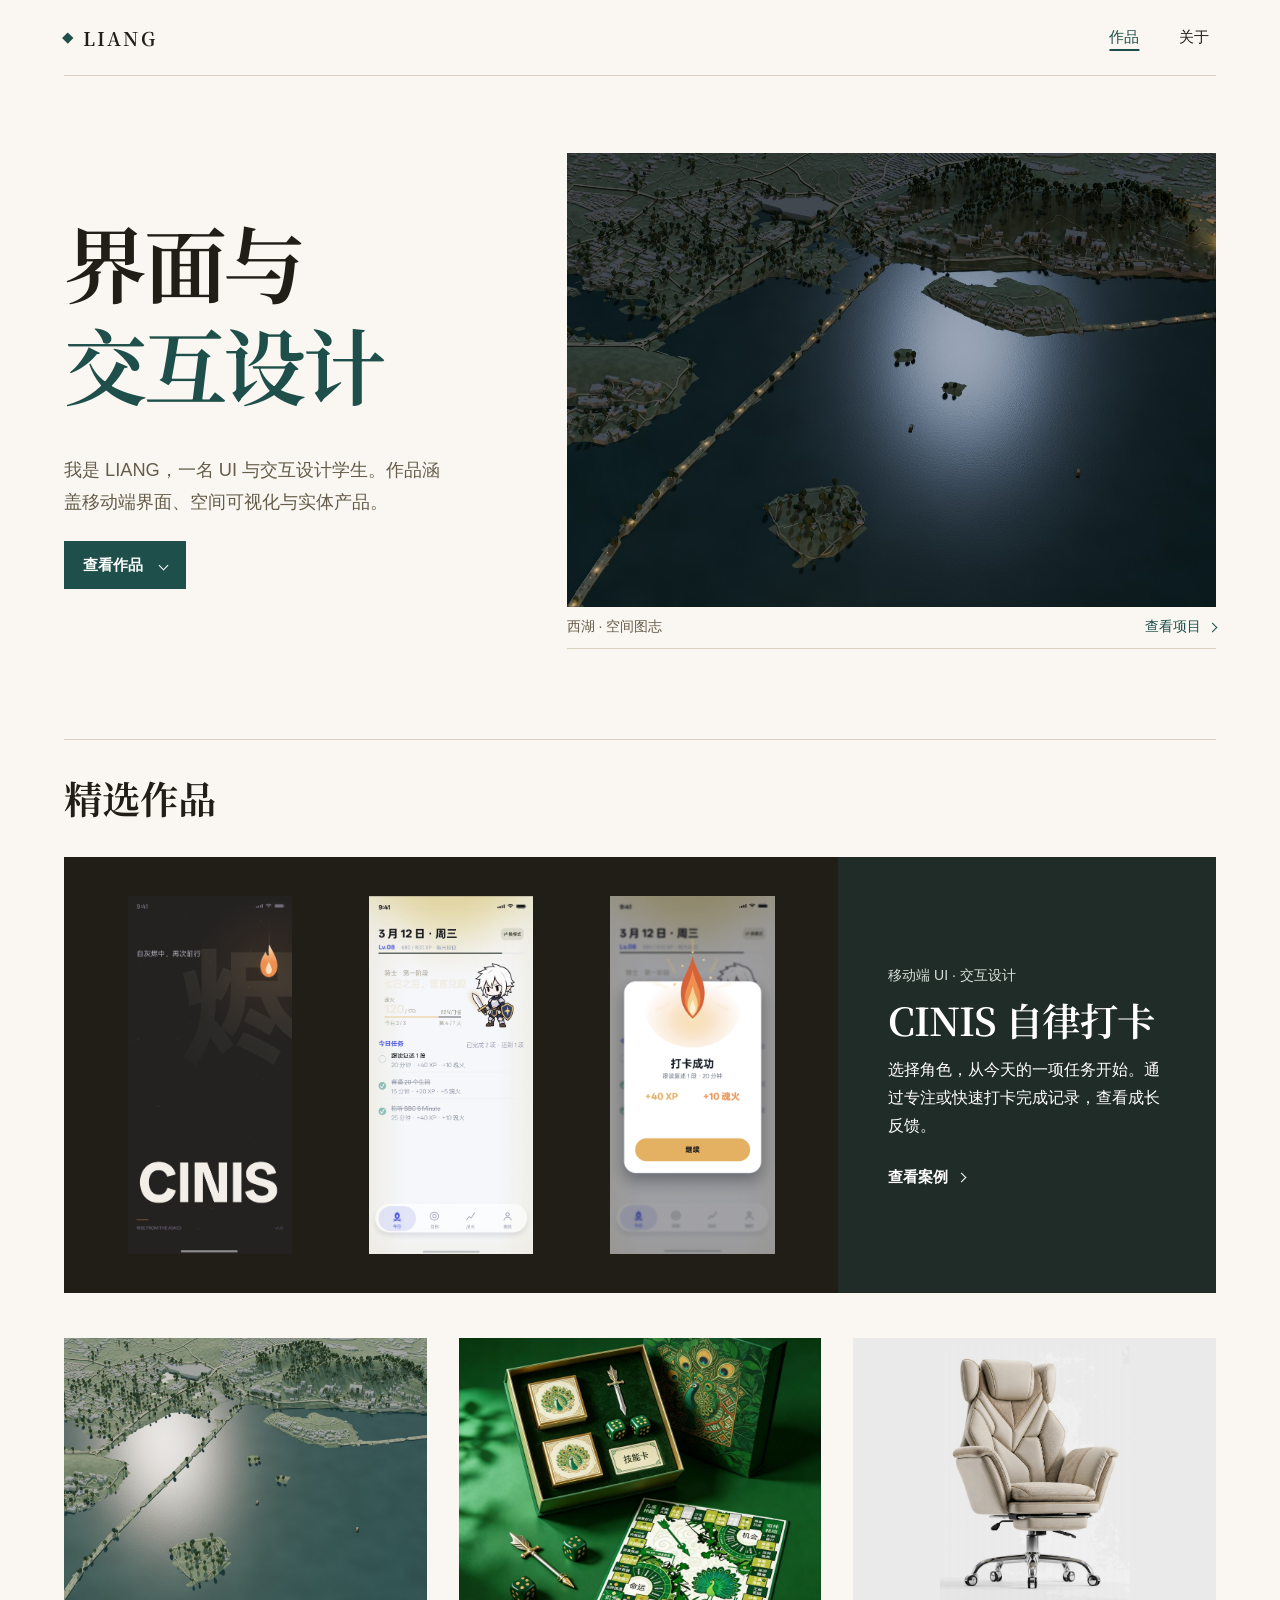
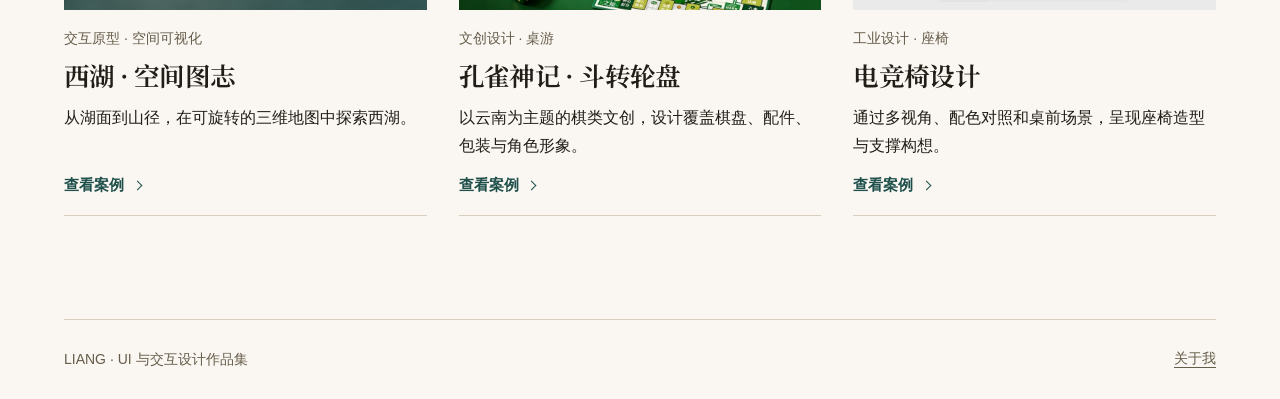
==== index.html @ 1751ab09 "Refine editorial portfolio design and motion" ====
<!doctype html>
<html lang="zh-CN">
<head>
  <meta charset="utf-8">
  <meta name="viewport" content="width=device-width, initial-scale=1">
  <meta name="description" content="UI 与交互设计学生作品集，收录移动端界面、空间可视化、工业设计与文创项目。">
  <meta name="theme-color" content="#faf7f2">
  <title>LIANG · UI 与交互设计作品集</title>
  <link rel="stylesheet" href="style.css">
  <script defer src="interactions.js"></script>
</head>
<body>
  <a class="skip-link" href="#main">跳到主要内容</a>
  <header class="site-header">
    <div class="frame header-row">
      <a class="site-name" href="index.html">LIANG</a>
      <nav aria-label="主导航">
        <a href="#work" aria-current="page">作品</a>
        <a href="about.html">关于</a>
      </nav>
    </div>
  </header>

  <main id="main" class="frame">
    <section class="home-intro" aria-labelledby="home-title">
      <div class="hero-copy">
        <h1 id="home-title"><span class="hero-line"><span>界面与</span></span><span class="hero-line"><span>交互设计</span></span></h1>
        <div class="home-summary">
          <p>我是 LIANG，一名 UI 与交互设计学生。作品涵盖移动端界面、空间可视化与实体产品。</p>
          <a class="hero-action" href="#work">查看作品</a>
        </div>
      </div>
      <a class="hero-preview" href="cases/westlake.html">
        <div class="hero-image">
          <img src="assets/westlake-night.jpg" alt="西湖空间模型的夜景，堤岸灯光映在湖面上" width="1440" height="900" fetchpriority="high">
        </div>
        <div class="hero-preview-caption">
          <span>西湖 · 空间图志</span>
          <span class="hero-preview-link">查看项目</span>
        </div>
      </a>
    </section>

    <section id="work" class="home-work" aria-labelledby="work-title">
      <h2 id="work-title" class="section-label">精选作品</h2>
      <div class="project-list">
        <a class="project-card project-card-feature" href="cases/cinis.html" aria-labelledby="work-cinis">
          <div class="project-media feature-screens">
            <img src="assets/cinis/splash.png" alt="" width="407" height="889" loading="lazy">
            <img src="assets/cinis/tasks.png" alt="CINIS 的今日任务、角色和成长进度界面" width="437" height="953">
            <img src="assets/cinis/reward.png" alt="" width="438" height="954">
          </div>
          <div class="project-info">
            <p class="project-type">移动端 UI · 交互设计</p>
            <h3 id="work-cinis">CINIS 自律打卡</h3>
            <p>选择角色，从今天的一项任务开始。通过专注或快速打卡完成记录，查看成长反馈。</p>
            <span class="project-link">查看案例</span>
          </div>
        </a>
        <a class="project-card project-card-compact" href="cases/westlake.html" aria-labelledby="work-westlake">
          <div class="project-media">
            <img src="assets/westlake-day.jpg" alt="俯瞰西湖三维模型，苏堤穿过湖面" width="1440" height="900" loading="lazy">
          </div>
          <div class="project-info">
            <p class="project-type">交互原型 · 空间可视化</p>
            <h3 id="work-westlake">西湖 · 空间图志</h3>
            <p>从湖面到山径，在可旋转的三维地图中探索西湖。</p>
            <span class="project-link">查看案例</span>
          </div>
        </a>
        <a class="project-card project-card-compact" href="cases/peacock.html" aria-labelledby="work-peacock">
          <div class="project-media">
            <img src="assets/peacock/kit.jpg" alt="孔雀纹样的绿金礼盒与棋盘、骰子和卡牌" width="2000" height="2000" loading="lazy">
          </div>
          <div class="project-info">
            <p class="project-type">文创设计 · 桌游</p>
            <h3 id="work-peacock">孔雀神记 · 斗转轮盘</h3>
            <p>以云南为主题的棋类文创，设计覆盖棋盘、配件、包装与角色形象。</p>
            <span class="project-link">查看案例</span>
          </div>
        </a>
        <a class="project-card project-card-compact" href="cases/gaming-chair.html" aria-labelledby="work-chair">
          <div class="project-media chair-cover">
            <img src="assets/chair/ivory.png" alt="米白色高背电竞椅，带包覆式头枕和滚轮底座" width="525" height="707" loading="lazy">
          </div>
          <div class="project-info">
            <p class="project-type">工业设计 · 座椅</p>
            <h3 id="work-chair">电竞椅设计</h3>
            <p>通过多视角、配色对照和桌前场景，呈现座椅造型与支撑构想。</p>
            <span class="project-link">查看案例</span>
          </div>
        </a>
      </div>
    </section>
  </main>

  <footer class="frame site-footer">
    <p>LIANG · UI 与交互设计作品集</p>
    <a href="about.html">关于我</a>
  </footer>
</body>
</html>
---- style.css ----
@font-face {
  font-family: "Portfolio Serif";
  src: url("assets/fonts/noto-serif-sc-display.woff2") format("woff2");
  font-weight: 500 700;
  font-display: swap;
}

:root {
  color-scheme: light;
  --paper: #faf7f2;
  --surface: #f0ebe1;
  --white: #fff;
  --ink: #211d17;
  --muted: #665c4a;
  --line: #d8cfbe;
  --accent: #1e4f4a;
  --dark: #202c28;
  --dark-text: #d7dfd8;
  --font-display: "Portfolio Serif", Georgia, "Songti SC", SimSun, serif;
  --gutter: clamp(1.25rem, 5vw, 5.5rem);
  --ease-out: cubic-bezier(.16, 1, .3, 1);

  font-family: "Helvetica Neue", "PingFang SC", "Microsoft YaHei", "Noto Sans CJK SC", sans-serif;
  color: var(--ink);
  background: var(--paper);
  scroll-behavior: smooth;
}

*, *::before, *::after { box-sizing: border-box; }

body {
  display: flex;
  min-height: 100vh;
  flex-direction: column;
  margin: 0;
}

main { flex: 1; }

h1, h2, h3, p, figure { margin: 0; }

p { line-height: 1.75; }

a {
  color: inherit;
  text-underline-offset: .26em;
}

a:hover { color: var(--accent); }

:focus-visible {
  outline: 2px solid var(--accent);
  outline-offset: 5px;
}

::selection {
  color: var(--paper);
  background: var(--accent);
}

.frame {
  width: min(calc(100% - 2 * var(--gutter)), 82rem);
  margin-inline: auto;
}

.visually-hidden {
  position: absolute;
  overflow: hidden;
  width: 1px;
  height: 1px;
  clip-path: inset(50%);
  white-space: nowrap;
}

.skip-link {
  position: absolute;
  z-index: 2;
  inset: .75rem auto auto .75rem;
  padding: .65rem 1rem;
  background: var(--paper);
  transform: translateY(-180%);
}

.skip-link:focus { transform: none; }

.header-row {
  min-height: 4.75rem;
  display: flex;
  align-items: center;
  justify-content: space-between;
  flex-wrap: wrap;
  gap: .25rem 1.5rem;
  padding-block: .5rem;
  border-bottom: 1px solid var(--line);
}

.site-name {
  display: inline-flex;
  align-items: center;
  gap: .7rem;
  min-height: 2.75rem;
  font-family: var(--font-display);
  font-size: 1.18rem;
  font-weight: 650;
  letter-spacing: .12em;
  text-decoration: none;
}

.site-name::before {
  width: .47rem;
  aspect-ratio: 1;
  transform: rotate(45deg);
  background: var(--accent);
  content: "";
}

nav { display: flex; gap: clamp(.5rem, 2vw, 1.6rem); }

nav a {
  display: grid;
  min-width: 2.75rem;
  min-height: 2.75rem;
  place-items: center;
  font-size: .9375rem;
  text-decoration: none;
}

nav a[aria-current] {
  color: var(--accent);
  text-decoration: underline;
  text-decoration-thickness: 2px;
  text-underline-offset: .48em;
}

.home-intro {
  display: grid;
  grid-template-columns: minmax(0, .82fr) minmax(0, 1.18fr);
  align-items: center;
  gap: clamp(1.5rem, 4vw, 4.5rem);
  padding-block: clamp(3rem, 6vw, 6rem) clamp(3rem, 7vw, 7rem);
}

h1 {
  font-size: clamp(3rem, 7.1vw, 6rem);
  line-height: 1.06;
  letter-spacing: -.04em;
  font-family: var(--font-display);
  font-weight: 650;
  overflow-wrap: anywhere;
}

.home-intro h1 { font-size: clamp(2.7rem, 6.5vw, 6rem); }

.hero-line {
  display: block;
  overflow: hidden;
  padding-block: .055em .11em;
}

.hero-line > span { display: block; }
.hero-line + .hero-line { color: var(--accent); }

.title-period {
  display: inline-block;
  width: .145em;
  aspect-ratio: 1;
  margin-inline-start: .14em;
  vertical-align: .04em;
  background: var(--accent);
}

.home-summary {
  max-width: 21em;
  margin-block-start: clamp(1.1rem, 3vw, 2.5rem);
  font-size: clamp(1rem, 1.45vw, 1.14rem);
}

.home-summary p, .page-intro p { color: var(--muted); }
.home-summary p { text-wrap: pretty; }

.hero-action {
  display: inline-flex;
  align-items: center;
  gap: 1.1rem;
  min-height: 3rem;
  margin-block-start: 1.45rem;
  padding: .65rem 1.1rem;
  border: 1px solid var(--accent);
  background: var(--accent);
  color: var(--white);
  font-size: .9375rem;
  font-weight: 700;
  text-decoration: none;
  transition: background-color 180ms ease-out, color 180ms ease-out;
}

.hero-action:hover { background: var(--paper); color: var(--accent); }

.hero-action::after, .hero-preview-link::after, .project-link::after {
  width: .44rem;
  height: .44rem;
  border: solid currentColor;
  border-width: 0 1px 1px 0;
  transform: rotate(-45deg);
  content: "";
}

.hero-action::after { transform: rotate(45deg); }

.hero-preview { display: block; text-decoration: none; }

.hero-image {
  overflow: hidden;
  aspect-ratio: 1.43;
  background: var(--dark);
}

.hero-image img {
  display: block;
  width: 100%;
  height: 100%;
  object-fit: cover;
  transition: scale 650ms var(--ease-out);
}

.hero-preview-caption {
  display: flex;
  justify-content: space-between;
  align-items: center;
  gap: .65rem;
  padding-block: .72rem;
  border-bottom: 1px solid var(--line);
  color: var(--muted);
  font-size: .875rem;
}

.hero-preview-link {
  display: inline-flex;
  align-items: center;
  gap: .5rem;
  color: var(--accent);
}

.text-link {
  display: inline-flex;
  align-items: center;
  min-height: 2.75rem;
  margin-block-start: .55rem;
  color: var(--accent);
  font-size: .9375rem;
  font-weight: 700;
}

.home-work { scroll-margin-top: 1rem; }

.section-label {
  padding-block: clamp(1rem, 2.4vw, 2rem) clamp(1.1rem, 2.5vw, 2.25rem);
  border-block-start: 1px solid var(--line);
  font-family: var(--font-display);
  font-size: clamp(1.65rem, 3vw, 2.65rem);
  font-weight: 650;
}

.project-list {
  display: grid;
  grid-template-columns: repeat(3, minmax(0, 1fr));
  gap: clamp(1.5rem, 3.5vw, 3rem) clamp(1rem, 2.5vw, 2rem);
}

.project-card {
  display: grid;
  grid-template-columns: minmax(0, 2.05fr) minmax(0, 1fr);
  background: var(--dark);
  color: var(--white);
  text-decoration: none;
}

.project-card:hover { color: var(--white); }

.project-media {
  overflow: hidden;
  aspect-ratio: 16 / 9;
  background: var(--surface);
}

.project-media img {
  display: block;
  width: 100%;
  height: 100%;
  object-fit: cover;
  transition: transform 650ms var(--ease-out);
}

@media (hover: hover) and (prefers-reduced-motion: no-preference) {
  .hero-preview:hover img { scale: 1.035; }
  .project-card:hover img { transform: scale(1.035); }
  .project-card:hover .project-link { transform: translateX(4px); }
  .project-card-feature:hover .feature-screens img:first-child { transform: translateY(-6px); }
  .project-card-feature:hover .feature-screens img:last-child { transform: translateY(6px); }
}

.project-info {
  display: flex;
  align-items: flex-start;
  justify-content: center;
  flex-direction: column;
  padding: clamp(1.6rem, 3.9vw, 4rem);
}

.project-type {
  color: var(--dark-text);
  font-size: .875rem;
}

.project-info h3 {
  margin-block: .65rem .85rem;
  font-size: clamp(1.65rem, 3vw, 3rem);
  line-height: 1.15;
  font-family: var(--font-display);
  font-weight: 650;
  letter-spacing: -.025em;
}

.project-link {
  display: inline-flex;
  align-items: center;
  gap: .6rem;
  margin-block-start: 1.75rem;
  font-size: .9375rem;
  font-weight: 700;
  transition: transform 220ms var(--ease-out);
}

.project-card:hover .project-link { text-decoration: underline; }

.project-card-feature { grid-column: 1 / -1; }

.feature-screens {
  display: grid;
  grid-template-columns: repeat(3, minmax(0, 1fr));
  grid-template-rows: minmax(0, 1fr);
  align-items: center;
  gap: clamp(.4rem, 2vw, 1.6rem);
  padding: clamp(.8rem, 3vw, 2.5rem);
  background: var(--ink);
}

.feature-screens img { object-fit: contain; }

.project-card-compact {
  grid-template-columns: minmax(0, 1fr);
  grid-template-rows: auto 1fr;
  border-block-end: 1px solid var(--line);
  background: transparent;
  color: var(--ink);
}

.project-card-compact:hover { color: var(--ink); }

.project-card-compact .project-media { aspect-ratio: 4 / 3; }

.project-card-compact .project-info {
  justify-content: flex-start;
  padding: 1rem 0 1.3rem;
}

.project-card-compact .project-type { color: var(--muted); }

.project-card-compact h3 { font-size: clamp(1.25rem, 2vw, 1.75rem); }

.project-card-compact .project-link {
  margin-block-start: auto;
  padding-block-start: 1rem;
  color: var(--accent);
}

.chair-cover { background: #eaeaea; }

.chair-cover img {
  object-fit: contain;
  padding: .5rem;
}

.site-footer {
  display: flex;
  justify-content: space-between;
  align-items: center;
  flex-wrap: wrap;
  gap: .5rem 1rem;
  margin-block-start: clamp(3rem, 8vw, 7rem);
  padding-block: 1.1rem;
  border-top: 1px solid var(--line);
  color: var(--muted);
  font-size: .875rem;
}

.site-footer a {
  display: inline-flex;
  align-items: center;
  min-height: 2.75rem;
}

.page-intro {
  padding-block: clamp(2.4rem, 6vw, 5.5rem) clamp(2.2rem, 5vw, 4.5rem);
}

.page-intro h1 {
  font-size: clamp(2.65rem, 6vw, 5.5rem);
  text-wrap: balance;
}

.page-intro p {
  max-width: 37em;
  margin-block-start: 1.2rem;
  font-size: clamp(1.05rem, 1.7vw, 1.3rem);
}

.back-link {
  display: inline-flex;
  align-items: center;
  min-height: 2.75rem;
  margin-block-end: .6rem;
  color: var(--accent);
  font-size: .9375rem;
}

.case-demo { padding-block-end: clamp(2rem, 5vw, 4.6rem); }

.demo-heading {
  display: flex;
  justify-content: space-between;
  align-items: baseline;
  flex-wrap: wrap;
  gap: .25rem 1rem;
  padding-block: 1.05rem;
  border-block-start: 1px solid var(--line);
}

.demo-heading h2, .content-row h2 {
  font-size: clamp(1.25rem, 2.4vw, 1.8rem);
}

.demo-heading p, .data-credit {
  color: var(--muted);
  font-size: .9375rem;
}

.comparison { background: var(--surface); }

.view-switch {
  display: flex;
  justify-content: end;
  gap: .35rem;
  min-width: 0;
  margin: 0;
  padding: .5rem;
  border: 0;
}

.view-switch label {
  display: grid;
  min-width: 4.5rem;
  min-height: 2.75rem;
  place-items: center;
  border: 1px solid var(--line);
  padding: .35rem .65rem;
  color: var(--ink);
  font-size: .9375rem;
  cursor: pointer;
}

.view-switch label:hover { border-color: var(--accent); }
.view-switch label[hidden] { display: none; }

.view-switch input:focus-visible + label {
  outline: 2px solid var(--accent);
  outline-offset: 2px;
}

.view-switch input:checked + label {
  border-color: var(--accent);
  color: var(--paper);
  background: var(--accent);
}

.scene {
  --split: 50%;
  position: relative;
  display: grid;
  overflow: hidden;
  aspect-ratio: 16 / 9;
  background: #263831;
}

.scene img {
  grid-area: 1 / 1;
  width: 100%;
  height: 100%;
  min-height: 0;
  object-fit: cover;
  transition: opacity 360ms var(--ease-out), visibility 360ms;
}

.scene-night, .comparison:has(#scene-night:checked) .scene-day {
  visibility: hidden;
  opacity: 0;
}

.comparison:has(#scene-night:checked) .scene-night {
  visibility: visible;
  opacity: 1;
}

.comparison:has(#scene-split:checked) .scene-night {
  clip-path: inset(0 0 0 var(--split));
  visibility: visible;
  opacity: 1;
  transition: none;
}

.scene-range, .scene-divider { display: none; }

.comparison:has(#scene-split:checked) .scene-range:not([hidden]) {
  position: absolute;
  z-index: 2;
  inset: 0;
  display: block;
  width: 100%;
  height: 100%;
  margin: 0;
  opacity: 0;
  appearance: none;
  cursor: ew-resize;
  touch-action: pan-y pinch-zoom;
}

.scene-range::-webkit-slider-thumb { appearance: none; width: 1px; height: 2.75rem; }
.scene-range::-moz-range-thumb { width: 1px; height: 2.75rem; border: 0; }

.comparison:has(#scene-split:checked) .scene-divider {
  position: absolute;
  z-index: 1;
  inset: 0;
  display: block;
  pointer-events: none;
}

.scene-divider::before {
  position: absolute;
  inset: 0 auto 0 var(--split);
  width: 2px;
  background: var(--white);
  transform: translateX(-50%);
  content: "";
}

.scene-divider > span {
  position: absolute;
  top: 50%;
  left: clamp(1.5rem, var(--split), calc(100% - 1.5rem));
  display: grid;
  width: 2.75rem;
  aspect-ratio: 1;
  place-content: center;
  grid-auto-flow: column;
  gap: .42rem;
  border: 1px solid var(--line);
  border-radius: 50%;
  background: var(--paper);
  color: var(--accent);
  transform: translate(-50%, -50%);
}

.scene-divider > span::before, .scene-divider > span::after {
  width: .42rem;
  height: .42rem;
  border: solid currentColor;
  border-width: 0 1px 1px 0;
  transform: rotate(135deg);
  content: "";
}

.scene-divider > span::after { transform: rotate(-45deg); }

.scene-range:focus-visible + .scene-divider > span {
  outline: 3px solid var(--accent);
  outline-offset: 3px;
}

.content-row {
  display: grid;
  grid-template-columns: minmax(0, 1fr) minmax(0, 2.05fr);
  gap: .75rem 2rem;
  padding-block: clamp(1.5rem, 3.5vw, 3.25rem);
  border-block-start: 1px solid var(--line);
}

.content-row p { max-width: 40em; }

.case-details {
  display: grid;
  gap: 1.35rem;
}

.case-details h3 {
  margin-block-end: .3rem;
  font-size: 1.125rem;
}

.case-gallery {
  display: grid;
  gap: clamp(.75rem, 2vw, 1.5rem);
}

.case-gallery-pair, .case-gallery-screens {
  grid-template-columns: repeat(2, minmax(0, 1fr));
}

.case-gallery-four { grid-template-columns: repeat(4, minmax(0, 1fr)); }
.case-gallery-five { grid-template-columns: repeat(5, minmax(0, 1fr)); }

.case-gallery img, .case-board img, .case-banner img, .flow-panel img {
  display: block;
  width: 100%;
  height: auto;
}

.case-gallery-four img {
  aspect-ratio: 3 / 4;
  object-fit: contain;
  background: var(--surface);
}

.case-gallery figcaption, .case-board figcaption, .case-banner figcaption {
  padding-block-start: .45rem;
  color: var(--muted);
  font-size: .9375rem;
  line-height: 1.5;
}

.case-board {
  width: min(100%, 49rem);
  margin-inline: auto;
}

.case-board a { display: block; }

.case-banner { margin-block-end: 1.35rem; }

.case-gallery-screens {
  width: min(100%, 42rem);
  margin-inline: auto;
}

.case-gallery-screens img { background: #23201f; }

.case-flow {
  border: 1px solid var(--line);
  background: var(--surface);
}

.case-flow .view-switch {
  justify-content: flex-start;
  flex-wrap: wrap;
  padding: .75rem;
  border-bottom: 1px solid var(--line);
}

.flow-panels {
  display: grid;
  padding: clamp(1rem, 3vw, 2.5rem);
}

.flow-panel {
  grid-area: 1 / 1;
  display: grid;
  grid-template-columns: minmax(0, 18rem) minmax(0, 24rem);
  justify-content: center;
  align-items: center;
  gap: clamp(1.25rem, 6vw, 5rem);
  visibility: hidden;
  opacity: 0;
  transition: opacity 150ms ease-out;
}

.case-flow:has(#step-tasks:checked) [data-step="tasks"],
.case-flow:has(#step-mode:checked) [data-step="mode"],
.case-flow:has(#step-reward:checked) [data-step="reward"] {
  visibility: visible;
  opacity: 1;
}

.flow-panel img {
  aspect-ratio: 437 / 954;
  object-fit: contain;
}

.flow-panel strong {
  display: block;
  margin-block-end: .55rem;
  font-size: clamp(1.15rem, 2vw, 1.5rem);
}

.flow-panel p { color: var(--muted); }

.flow-next, .image-viewer button {
  min-height: 2.75rem;
  padding: .45rem .85rem;
  border: 1px solid var(--line);
  background: var(--paper);
  color: var(--ink);
  font: inherit;
  font-size: .9375rem;
  cursor: pointer;
  transition: transform 150ms ease-out, border-color 150ms ease-out;
}

.flow-next {
  margin-block-start: 1.2rem;
  border-color: var(--accent);
  background: var(--accent);
  color: var(--paper);
}

.flow-next:active, .image-viewer button:active { transform: scale(.96); }
.image-viewer button:hover { border-color: var(--accent); }

.contact-link {
  display: inline-flex;
  min-height: 2.75rem;
  align-items: center;
  color: var(--accent);
  font-size: clamp(1.15rem, 2.4vw, 1.65rem);
  font-variant-numeric: tabular-nums;
}

.gallery-trigger {
  position: relative;
  display: block;
  cursor: zoom-in;
}

.gallery-trigger::after {
  position: absolute;
  inset: auto .5rem .5rem auto;
  padding: .2rem .45rem;
  border: 1px solid var(--line);
  background: var(--paper);
  color: var(--ink);
  font-size: .8125rem;
  content: "放大";
}

.image-viewer {
  width: min(calc(100% - 2rem), 62rem);
  max-height: calc(100dvh - 2rem);
  padding: 0;
  overflow: auto;
  border: 1px solid var(--line);
  color: var(--ink);
  background: var(--paper);
  opacity: 1;
  transition: opacity 250ms ease-out;
}

.image-viewer::backdrop { background: rgb(12 15 25 / .82); }

.image-viewer-content { padding: clamp(.85rem, 3vw, 1.5rem); }

.image-viewer-header {
  display: flex;
  justify-content: space-between;
  align-items: center;
  gap: .75rem;
  margin-block-end: .8rem;
}

.image-viewer-header h2 { font-size: 1rem; }

.image-viewer-stage {
  height: min(62dvh, 42rem);
  background: var(--surface);
  touch-action: pan-y pinch-zoom;
}

.image-viewer-stage img {
  display: block;
  width: 100%;
  height: 100%;
  object-fit: contain;
  user-select: none;
}

.image-viewer-caption {
  margin-block-start: .65rem;
  color: var(--muted);
  font-size: .9375rem;
}

.image-viewer-controls:not([hidden]) {
  justify-content: center;
  margin-block-start: .65rem;
}

.image-viewer-controls[hidden] { display: none; }

@starting-style {
  .image-viewer[open] { opacity: 0; }
}

@media (prefers-reduced-motion: no-preference) {
  .hero-line > span {
    animation: headline-rise 680ms var(--ease-out) both;
  }

  .hero-line:nth-child(2) > span { animation-delay: 95ms; }

  .home-summary, .page-intro h1 {
    animation: intro-enter 500ms var(--ease-out) both;
  }

  .home-summary { animation-delay: 160ms; }
  .hero-image { animation: cover-enter 720ms var(--ease-out) 80ms both; }
  .project-entered { animation: project-enter 520ms var(--ease-out) both; }

  @keyframes headline-rise {
    from { transform: translateY(104%); }
  }

  @keyframes cover-enter {
    from { clip-path: inset(0 0 12% 0); opacity: .4; }
    to { clip-path: inset(0); opacity: 1; }
  }

  @keyframes intro-enter {
    from { opacity: .55; transform: translateY(12px); }
    to { opacity: 1; transform: translateY(0); }
  }

  @keyframes project-enter {
    from { opacity: .6; transform: translateY(16px); }
    to { opacity: 1; transform: translateY(0); }
  }
}

@media (prefers-reduced-motion: no-preference) {
  @supports (animation-timeline: view()) {
    .hero-image {
      view-timeline-name: --cover;
      view-timeline-axis: block;
    }

    .hero-image img {
      animation: cover-drift linear both;
      animation-timeline: --cover;
      animation-range: exit 0% exit 95%;
    }

    body:has(.case-page)::before {
      position: fixed;
      z-index: 3;
      inset: 0 0 auto;
      height: 2px;
      background: var(--accent);
      transform-origin: left;
      animation: reading-progress linear both;
      animation-timeline: scroll(root block);
      pointer-events: none;
      content: "";
    }

    @keyframes cover-drift {
      from { transform: scale(1.07); }
      to { transform: translateY(3.2%) scale(1.07); }
    }

    @keyframes reading-progress {
      from { transform: scaleX(0); }
      to { transform: scaleX(1); }
    }
  }
}

@media (max-width: 59rem) {
  .home-intro h1 { font-size: clamp(2.65rem, 6vw, 4.6rem); }
  .project-list { grid-template-columns: repeat(2, minmax(0, 1fr)); }
}

@media (max-width: 44rem) {
  .header-row { min-height: 3.75rem; }

  .home-intro, .project-list, .project-card, .content-row {
    grid-template-columns: minmax(0, 1fr);
  }

  .home-intro { gap: 1.85rem; }
  .home-intro h1 { font-size: clamp(2.8rem, 10vw, 4.6rem); }
  .hero-image { aspect-ratio: 1.48; }

  .home-summary { max-width: 24em; }

  .project-info {
    min-height: 0;
    padding: 1.5rem;
  }

  .project-link { margin-block-start: 1.15rem; }

  .case-gallery-four, .case-gallery-five {
    grid-template-columns: repeat(2, minmax(0, 1fr));
  }

  .flow-panel { grid-template-columns: minmax(0, 19rem); }
}

@media (max-width: 26rem) {
  .case-gallery-pair { grid-template-columns: minmax(0, 1fr); }
}

@media (prefers-reduced-motion: reduce) {
  :root { scroll-behavior: auto; }
  .project-media img, .scene img, .hero-image img, .image-viewer { transition: none; }
}
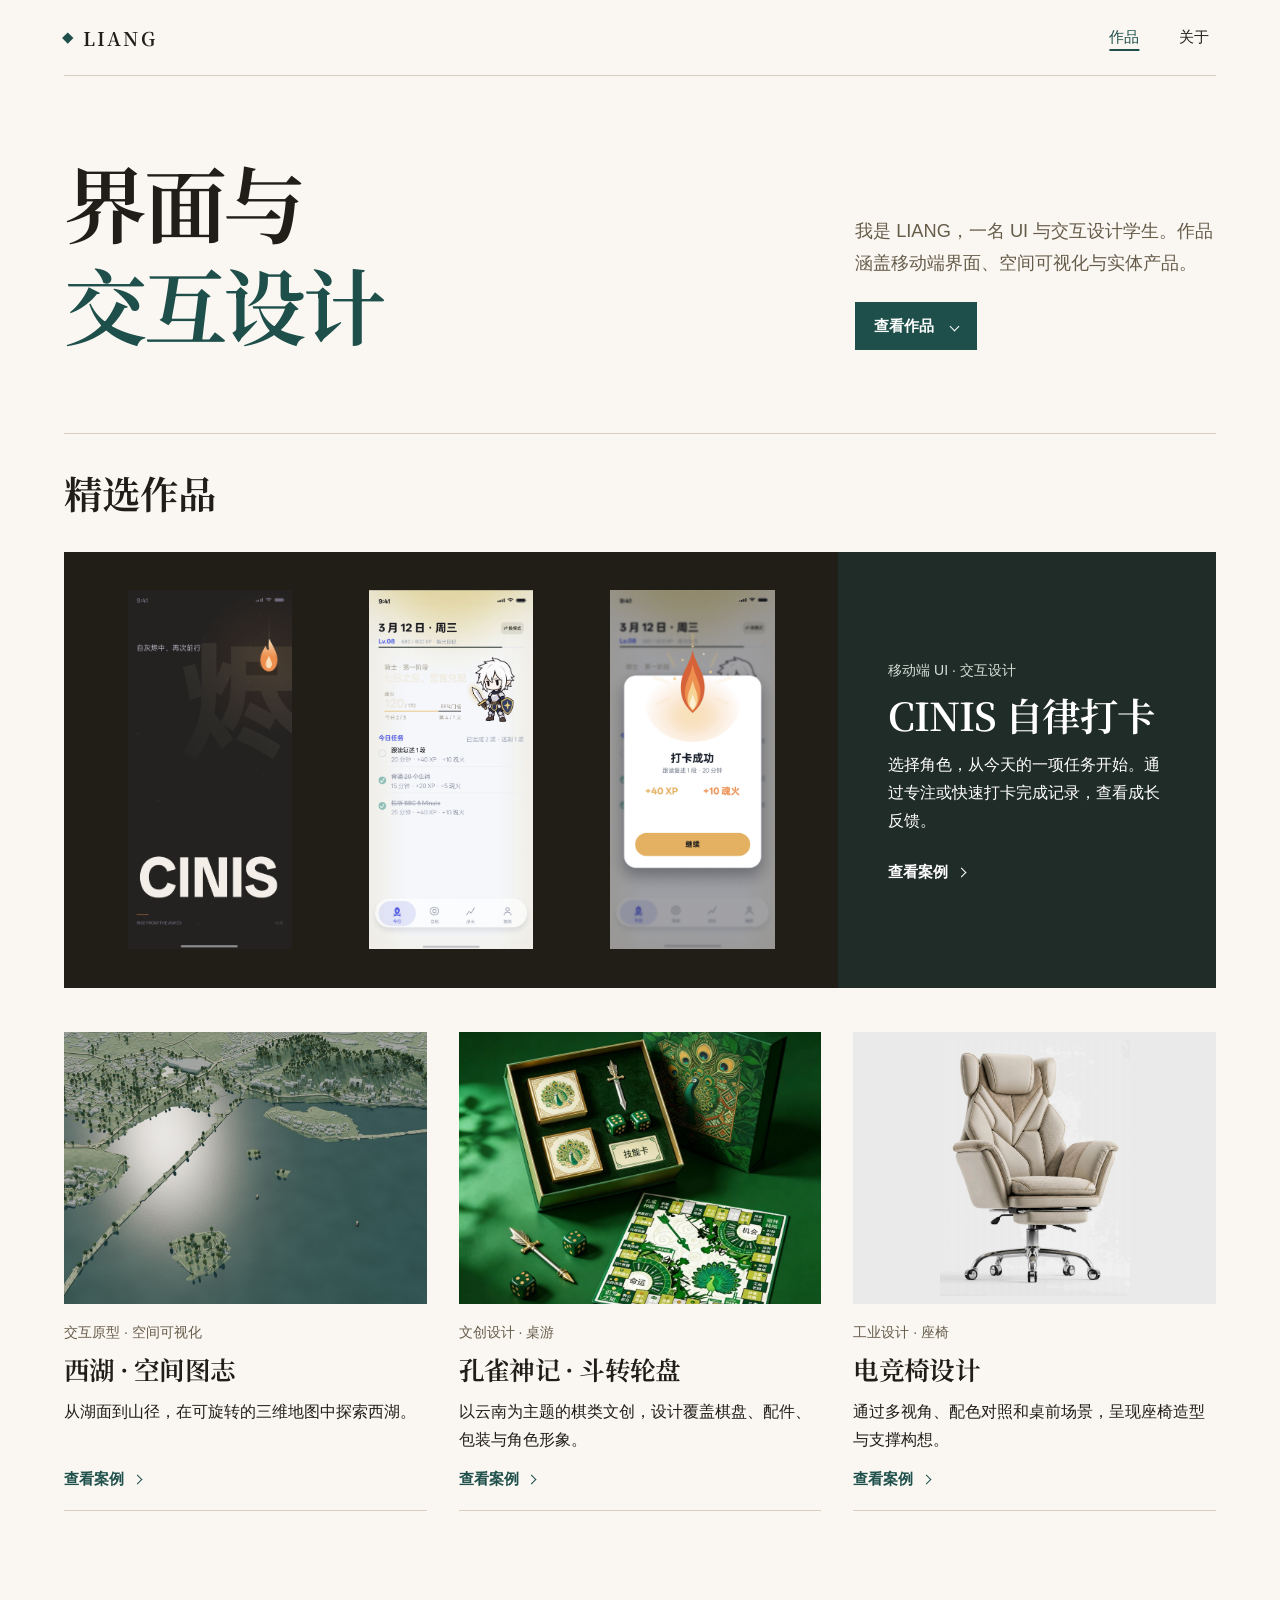
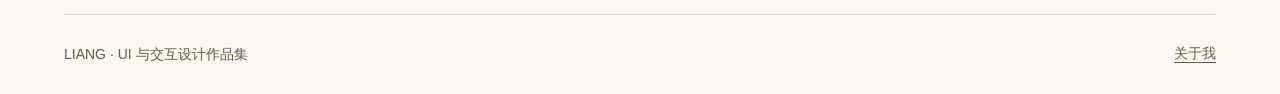
==== commit 122106d6: "Keep West Lake in the selected projects grid" ====
--- a/index.html
+++ b/index.html
@@ -23,22 +23,11 @@
 
   <main id="main" class="frame">
     <section class="home-intro" aria-labelledby="home-title">
-      <div class="hero-copy">
-        <h1 id="home-title"><span class="hero-line"><span>界面与</span></span><span class="hero-line"><span>交互设计</span></span></h1>
-        <div class="home-summary">
-          <p>我是 LIANG，一名 UI 与交互设计学生。作品涵盖移动端界面、空间可视化与实体产品。</p>
-          <a class="hero-action" href="#work">查看作品</a>
-        </div>
+      <h1 id="home-title"><span class="hero-line"><span>界面与</span></span><span class="hero-line"><span>交互设计</span></span></h1>
+      <div class="home-summary">
+        <p>我是 LIANG，一名 UI 与交互设计学生。作品涵盖移动端界面、空间可视化与实体产品。</p>
+        <a class="hero-action" href="#work">查看作品</a>
       </div>
-      <a class="hero-preview" href="cases/westlake.html">
-        <div class="hero-image">
-          <img src="assets/westlake-night.jpg" alt="西湖空间模型的夜景，堤岸灯光映在湖面上" width="1440" height="900" fetchpriority="high">
-        </div>
-        <div class="hero-preview-caption">
-          <span>西湖 · 空间图志</span>
-          <span class="hero-preview-link">查看项目</span>
-        </div>
-      </a>
     </section>
 
     <section id="work" class="home-work" aria-labelledby="work-title">
--- a/style.css
+++ b/style.css
@@ -134,10 +134,10 @@
 
 .home-intro {
   display: grid;
-  grid-template-columns: minmax(0, .82fr) minmax(0, 1.18fr);
-  align-items: center;
+  grid-template-columns: minmax(0, 2.05fr) minmax(0, 1fr);
+  align-items: end;
   gap: clamp(1.5rem, 4vw, 4.5rem);
-  padding-block: clamp(3rem, 6vw, 6rem) clamp(3rem, 7vw, 7rem);
+  padding-block: clamp(2.9rem, 6vw, 5.75rem) clamp(2.5rem, 6vw, 5.75rem);
 }
 
 h1 {
@@ -171,7 +171,7 @@
 
 .home-summary {
   max-width: 21em;
-  margin-block-start: clamp(1.1rem, 3vw, 2.5rem);
+  padding-block-end: .4rem;
   font-size: clamp(1rem, 1.45vw, 1.14rem);
 }
 
@@ -196,7 +196,7 @@
 
 .hero-action:hover { background: var(--paper); color: var(--accent); }
 
-.hero-action::after, .hero-preview-link::after, .project-link::after {
+.hero-action::after, .project-link::after {
   width: .44rem;
   height: .44rem;
   border: solid currentColor;
@@ -207,40 +207,6 @@
 
 .hero-action::after { transform: rotate(45deg); }
 
-.hero-preview { display: block; text-decoration: none; }
-
-.hero-image {
-  overflow: hidden;
-  aspect-ratio: 1.43;
-  background: var(--dark);
-}
-
-.hero-image img {
-  display: block;
-  width: 100%;
-  height: 100%;
-  object-fit: cover;
-  transition: scale 650ms var(--ease-out);
-}
-
-.hero-preview-caption {
-  display: flex;
-  justify-content: space-between;
-  align-items: center;
-  gap: .65rem;
-  padding-block: .72rem;
-  border-bottom: 1px solid var(--line);
-  color: var(--muted);
-  font-size: .875rem;
-}
-
-.hero-preview-link {
-  display: inline-flex;
-  align-items: center;
-  gap: .5rem;
-  color: var(--accent);
-}
-
 .text-link {
   display: inline-flex;
   align-items: center;
@@ -292,7 +258,6 @@
 }
 
 @media (hover: hover) and (prefers-reduced-motion: no-preference) {
-  .hero-preview:hover img { scale: 1.035; }
   .project-card:hover img { transform: scale(1.035); }
   .project-card:hover .project-link { transform: translateX(4px); }
   .project-card-feature:hover .feature-screens img:first-child { transform: translateY(-6px); }
@@ -820,16 +785,10 @@
   }
 
   .home-summary { animation-delay: 160ms; }
-  .hero-image { animation: cover-enter 720ms var(--ease-out) 80ms both; }
   .project-entered { animation: project-enter 520ms var(--ease-out) both; }
 
   @keyframes headline-rise {
     from { transform: translateY(104%); }
-  }
-
-  @keyframes cover-enter {
-    from { clip-path: inset(0 0 12% 0); opacity: .4; }
-    to { clip-path: inset(0); opacity: 1; }
   }
 
   @keyframes intro-enter {
@@ -844,18 +803,7 @@
 }
 
 @media (prefers-reduced-motion: no-preference) {
-  @supports (animation-timeline: view()) {
-    .hero-image {
-      view-timeline-name: --cover;
-      view-timeline-axis: block;
-    }
-
-    .hero-image img {
-      animation: cover-drift linear both;
-      animation-timeline: --cover;
-      animation-range: exit 0% exit 95%;
-    }
-
+  @supports (animation-timeline: scroll()) {
     body:has(.case-page)::before {
       position: fixed;
       z-index: 3;
@@ -869,11 +817,6 @@
       content: "";
     }
 
-    @keyframes cover-drift {
-      from { transform: scale(1.07); }
-      to { transform: translateY(3.2%) scale(1.07); }
-    }
-
     @keyframes reading-progress {
       from { transform: scaleX(0); }
       to { transform: scaleX(1); }
@@ -895,7 +838,6 @@
 
   .home-intro { gap: 1.85rem; }
   .home-intro h1 { font-size: clamp(2.8rem, 10vw, 4.6rem); }
-  .hero-image { aspect-ratio: 1.48; }
 
   .home-summary { max-width: 24em; }
 
@@ -919,5 +861,5 @@
 
 @media (prefers-reduced-motion: reduce) {
   :root { scroll-behavior: auto; }
-  .project-media img, .scene img, .hero-image img, .image-viewer { transition: none; }
-}
+  .project-media img, .scene img, .image-viewer { transition: none; }
+}
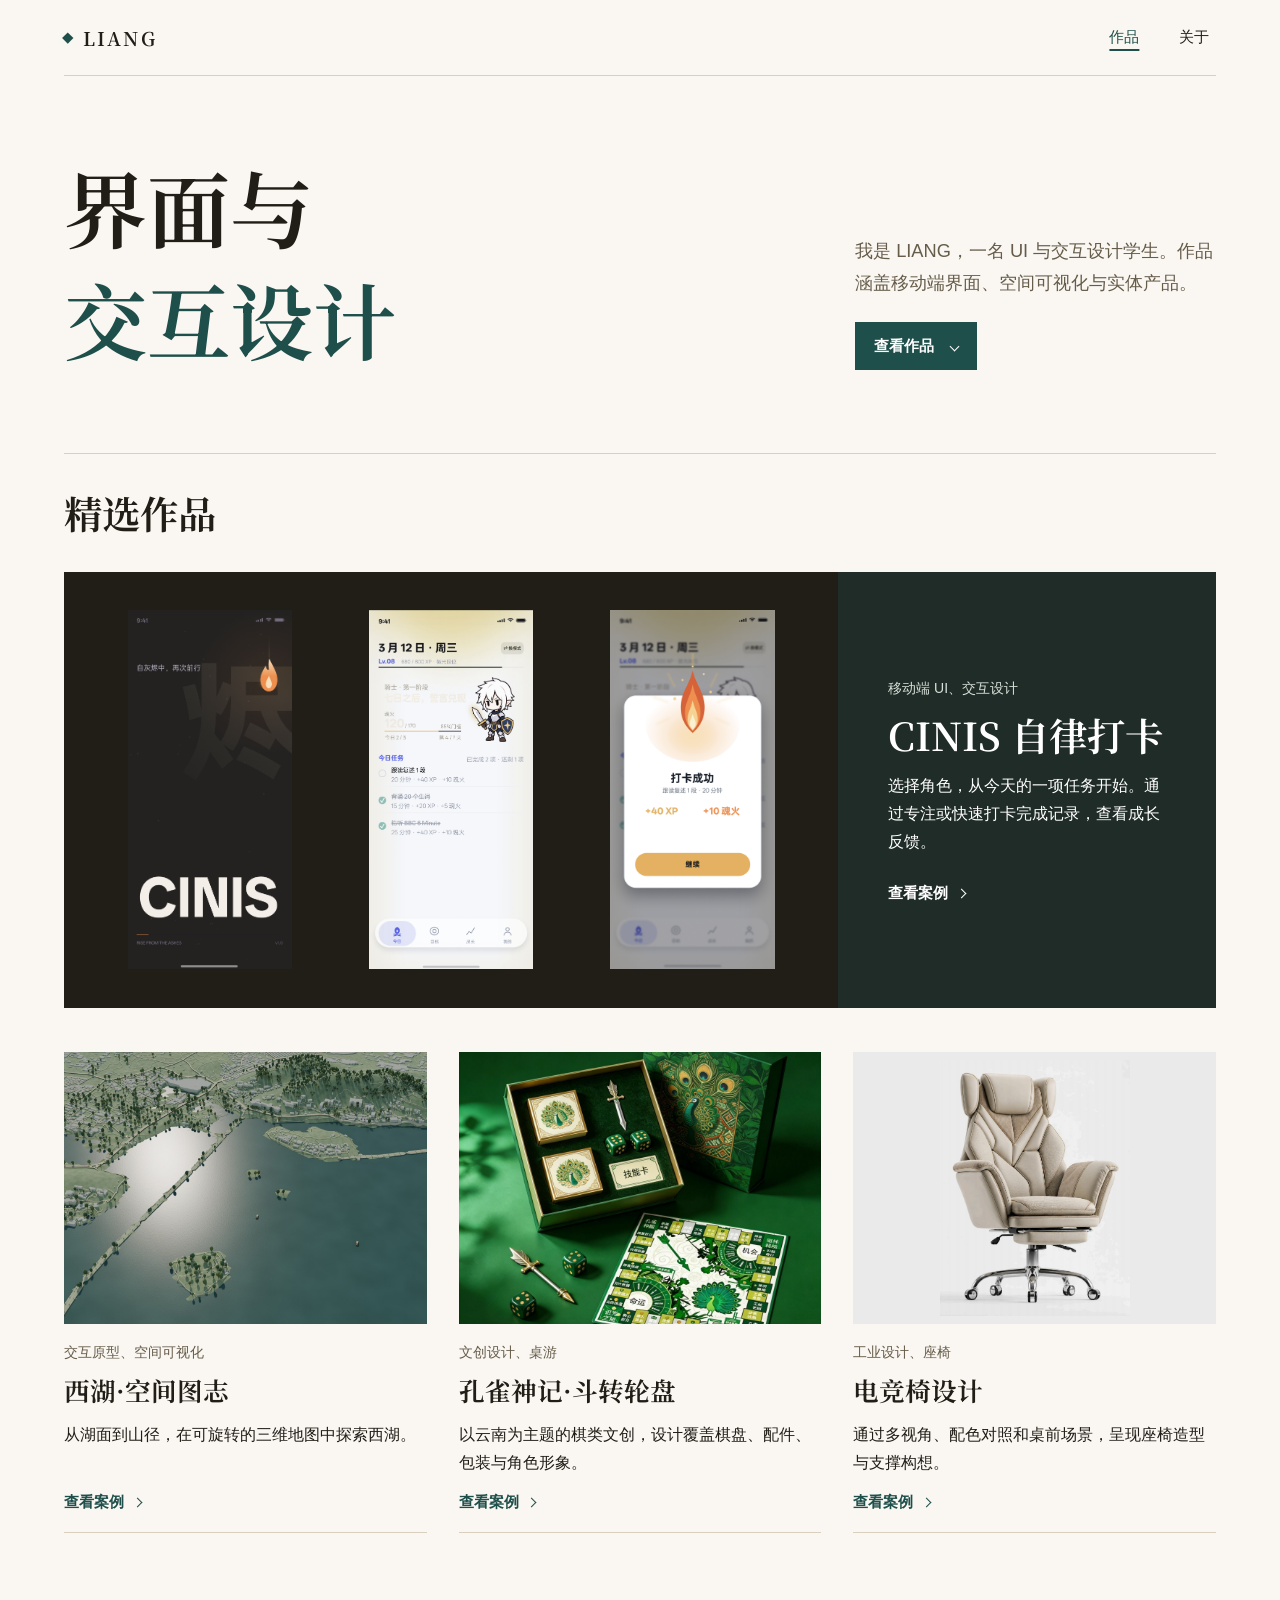
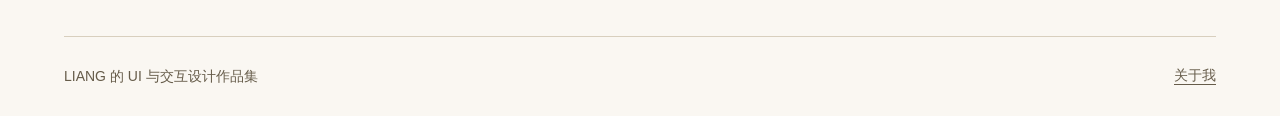
==== commit 942740c9: "Standardize Simplified Chinese typography across portfolio" ====
--- a/index.html
+++ b/index.html
@@ -1,11 +1,11 @@
 <!doctype html>
-<html lang="zh-CN">
+<html lang="zh-CN" dir="ltr">
 <head>
   <meta charset="utf-8">
   <meta name="viewport" content="width=device-width, initial-scale=1">
   <meta name="description" content="UI 与交互设计学生作品集，收录移动端界面、空间可视化、工业设计与文创项目。">
   <meta name="theme-color" content="#faf7f2">
-  <title>LIANG · UI 与交互设计作品集</title>
+  <title>LIANG 的 UI 与交互设计作品集</title>
   <link rel="stylesheet" href="style.css">
   <script defer src="interactions.js"></script>
 </head>
@@ -13,7 +13,7 @@
   <a class="skip-link" href="#main">跳到主要内容</a>
   <header class="site-header">
     <div class="frame header-row">
-      <a class="site-name" href="index.html">LIANG</a>
+      <a class="site-name" href="index.html" lang="en">LIANG</a>
       <nav aria-label="主导航">
         <a href="#work" aria-current="page">作品</a>
         <a href="about.html">关于</a>
@@ -40,7 +40,7 @@
             <img src="assets/cinis/reward.png" alt="" width="438" height="954">
           </div>
           <div class="project-info">
-            <p class="project-type">移动端 UI · 交互设计</p>
+            <p class="project-type">移动端 UI、交互设计</p>
             <h3 id="work-cinis">CINIS 自律打卡</h3>
             <p>选择角色，从今天的一项任务开始。通过专注或快速打卡完成记录，查看成长反馈。</p>
             <span class="project-link">查看案例</span>
@@ -51,8 +51,8 @@
             <img src="assets/westlake-day.jpg" alt="俯瞰西湖三维模型，苏堤穿过湖面" width="1440" height="900" loading="lazy">
           </div>
           <div class="project-info">
-            <p class="project-type">交互原型 · 空间可视化</p>
-            <h3 id="work-westlake">西湖 · 空间图志</h3>
+            <p class="project-type">交互原型、空间可视化</p>
+            <h3 id="work-westlake">西湖·空间图志</h3>
             <p>从湖面到山径，在可旋转的三维地图中探索西湖。</p>
             <span class="project-link">查看案例</span>
           </div>
@@ -62,8 +62,8 @@
             <img src="assets/peacock/kit.jpg" alt="孔雀纹样的绿金礼盒与棋盘、骰子和卡牌" width="2000" height="2000" loading="lazy">
           </div>
           <div class="project-info">
-            <p class="project-type">文创设计 · 桌游</p>
-            <h3 id="work-peacock">孔雀神记 · 斗转轮盘</h3>
+            <p class="project-type">文创设计、桌游</p>
+            <h3 id="work-peacock">孔雀神记·斗转轮盘</h3>
             <p>以云南为主题的棋类文创，设计覆盖棋盘、配件、包装与角色形象。</p>
             <span class="project-link">查看案例</span>
           </div>
@@ -73,7 +73,7 @@
             <img src="assets/chair/ivory.png" alt="米白色高背电竞椅，带包覆式头枕和滚轮底座" width="525" height="707" loading="lazy">
           </div>
           <div class="project-info">
-            <p class="project-type">工业设计 · 座椅</p>
+            <p class="project-type">工业设计、座椅</p>
             <h3 id="work-chair">电竞椅设计</h3>
             <p>通过多视角、配色对照和桌前场景，呈现座椅造型与支撑构想。</p>
             <span class="project-link">查看案例</span>
@@ -84,7 +84,7 @@
   </main>
 
   <footer class="frame site-footer">
-    <p>LIANG · UI 与交互设计作品集</p>
+    <p>LIANG 的 UI 与交互设计作品集</p>
     <a href="about.html">关于我</a>
   </footer>
 </body>
--- a/style.css
+++ b/style.css
@@ -23,6 +23,10 @@
   font-family: "Helvetica Neue", "PingFang SC", "Microsoft YaHei", "Noto Sans CJK SC", sans-serif;
   color: var(--ink);
   background: var(--paper);
+  line-break: strict;
+  word-break: normal;
+  text-autospace: ideograph-alpha ideograph-numeric;
+  text-spacing-trim: normal;
   scroll-behavior: smooth;
 }
 
@@ -39,7 +43,11 @@
 
 h1, h2, h3, p, figure { margin: 0; }
 
-p { line-height: 1.75; }
+p {
+  line-height: 1.75;
+  overflow-wrap: break-word;
+  text-wrap: pretty;
+}
 
 a {
   color: inherit;
@@ -142,11 +150,9 @@
 
 h1 {
   font-size: clamp(3rem, 7.1vw, 6rem);
-  line-height: 1.06;
-  letter-spacing: -.04em;
+  line-height: 1.18;
   font-family: var(--font-display);
   font-weight: 650;
-  overflow-wrap: anywhere;
 }
 
 .home-intro h1 { font-size: clamp(2.7rem, 6.5vw, 6rem); }
@@ -176,7 +182,6 @@
 }
 
 .home-summary p, .page-intro p { color: var(--muted); }
-.home-summary p { text-wrap: pretty; }
 
 .hero-action {
   display: inline-flex;
@@ -280,11 +285,13 @@
 .project-info h3 {
   margin-block: .65rem .85rem;
   font-size: clamp(1.65rem, 3vw, 3rem);
-  line-height: 1.15;
+  line-height: 1.24;
   font-family: var(--font-display);
   font-weight: 650;
-  letter-spacing: -.025em;
-}
+  text-wrap: balance;
+}
+
+.title-part { white-space: nowrap; }
 
 .project-link {
   display: inline-flex;
@@ -403,6 +410,8 @@
 
 .demo-heading h2, .content-row h2 {
   font-size: clamp(1.25rem, 2.4vw, 1.8rem);
+  line-height: 1.35;
+  text-wrap: balance;
 }
 
 .demo-heading p, .data-credit {
@@ -697,6 +706,7 @@
   color: var(--accent);
   font-size: clamp(1.15rem, 2.4vw, 1.65rem);
   font-variant-numeric: tabular-nums;
+  white-space: nowrap;
 }
 
 .gallery-trigger {
@@ -760,6 +770,7 @@
   margin-block-start: .65rem;
   color: var(--muted);
   font-size: .9375rem;
+  font-variant-numeric: tabular-nums;
 }
 
 .image-viewer-controls:not([hidden]) {
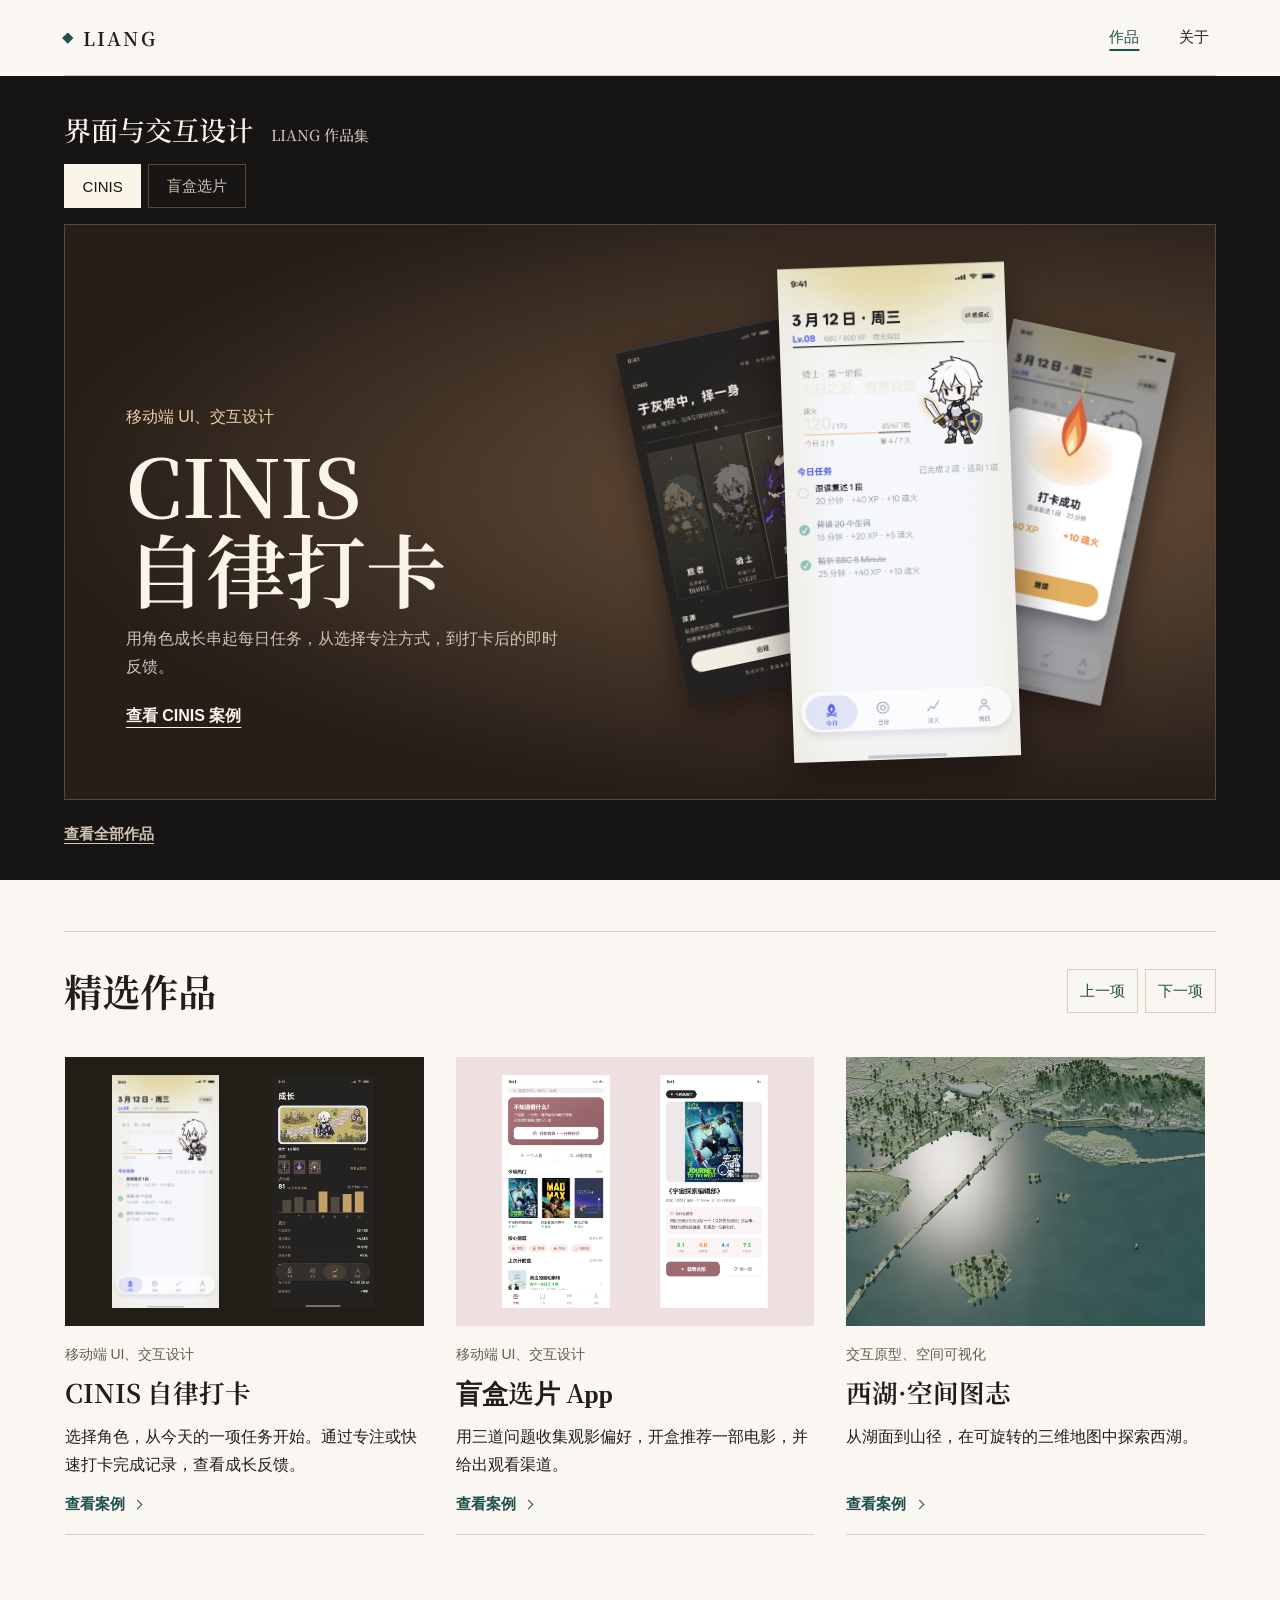
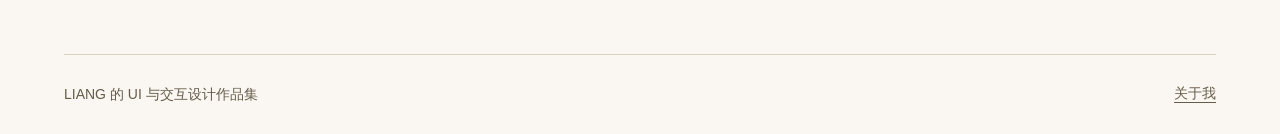
==== commit 0cafd986: "Add cinematic project showcase and original case materials" ====
--- a/index.html
+++ b/index.html
@@ -9,7 +9,7 @@
   <link rel="stylesheet" href="style.css">
   <script defer src="interactions.js"></script>
 </head>
-<body>
+<body class="portfolio-home">
   <a class="skip-link" href="#main">跳到主要内容</a>
   <header class="site-header">
     <div class="frame header-row">
@@ -21,28 +21,79 @@
     </div>
   </header>
 
-  <main id="main" class="frame">
-    <section class="home-intro" aria-labelledby="home-title">
-      <h1 id="home-title"><span class="hero-line"><span>界面与</span></span><span class="hero-line"><span>交互设计</span></span></h1>
-      <div class="home-summary">
-        <p>我是 LIANG，一名 UI 与交互设计学生。作品涵盖移动端界面、空间可视化与实体产品。</p>
-        <a class="hero-action" href="#work">查看作品</a>
+  <main id="main">
+    <section class="showcase" aria-labelledby="home-title">
+      <div class="frame showcase-wrap">
+        <h1 id="home-title">界面与交互设计<span>LIANG 作品集</span></h1>
+        <fieldset class="showcase-controls">
+          <legend class="visually-hidden">切换首屏作品</legend>
+          <input class="visually-hidden" type="radio" name="showcase" id="showcase-cinis" checked>
+          <label for="showcase-cinis">CINIS</label>
+          <input class="visually-hidden" type="radio" name="showcase" id="showcase-movie">
+          <label for="showcase-movie">盲盒选片</label>
+        </fieldset>
+        <div class="showcase-scenes">
+          <article class="showcase-scene showcase-cinis" aria-labelledby="showcase-cinis-title">
+            <div class="showcase-art" aria-hidden="true">
+              <img class="showcase-image showcase-image-left" src="assets/cinis/character.png" alt="" width="533" height="1155">
+              <img class="showcase-image showcase-image-right" src="assets/cinis/reward.png" alt="" width="438" height="954">
+              <img class="showcase-image showcase-image-main" src="assets/cinis/tasks.png" alt="" width="437" height="953" fetchpriority="high">
+            </div>
+            <div class="showcase-copy">
+              <p class="showcase-type">移动端 UI、交互设计</p>
+              <h2 id="showcase-cinis-title"><span>CINIS</span>自律打卡</h2>
+              <p>用角色成长串起每日任务，从选择专注方式，到打卡后的即时反馈。</p>
+              <a class="showcase-action" href="cases/cinis.html">查看 CINIS 案例</a>
+            </div>
+          </article>
+          <article class="showcase-scene showcase-movie" aria-labelledby="showcase-movie-title">
+            <div class="showcase-art" aria-hidden="true">
+              <img class="showcase-image showcase-image-left" src="assets/movie-picker/question.png" alt="" width="750" height="1624">
+              <img class="showcase-image showcase-image-right" src="assets/movie-picker/channels.png" alt="" width="750" height="1624">
+              <img class="showcase-image showcase-image-main" src="assets/movie-picker/reveal.png" alt="" width="750" height="1624">
+            </div>
+            <div class="showcase-copy">
+              <p class="showcase-type">移动端 UI、课程设计</p>
+              <h2 id="showcase-movie-title"><span>盲盒选片</span>App</h2>
+              <p>回答三道关于观影的问题，再开盒看看今晚可以看什么。</p>
+              <a class="showcase-action" href="cases/movie-picker.html">查看盲盒选片案例</a>
+            </div>
+          </article>
+        </div>
+        <a class="showcase-all" href="#work">查看全部作品</a>
       </div>
     </section>
 
-    <section id="work" class="home-work" aria-labelledby="work-title">
-      <h2 id="work-title" class="section-label">精选作品</h2>
-      <div class="project-list">
-        <a class="project-card project-card-feature" href="cases/cinis.html" aria-labelledby="work-cinis">
-          <div class="project-media feature-screens">
-            <img src="assets/cinis/splash.png" alt="" width="407" height="889" loading="lazy">
-            <img src="assets/cinis/tasks.png" alt="CINIS 的今日任务、角色和成长进度界面" width="437" height="953">
-            <img src="assets/cinis/reward.png" alt="" width="438" height="954">
+    <section id="work" class="frame home-work" aria-labelledby="work-title">
+      <div class="work-heading">
+        <h2 id="work-title" class="section-label">精选作品</h2>
+        <div class="work-controls" hidden>
+          <button type="button" data-gallery-scroll="-1" aria-controls="project-list">上一项</button>
+          <button type="button" data-gallery-scroll="1" aria-controls="project-list">下一项</button>
+        </div>
+      </div>
+      <div class="project-list" id="project-list">
+        <a class="project-card project-card-compact" href="cases/cinis.html" aria-labelledby="work-cinis">
+          <div class="project-media cinis-cover">
+            <img src="assets/cinis/tasks.png" alt="CINIS 的今日任务和角色成长界面" width="437" height="953" loading="lazy">
+            <img src="assets/cinis/figma-growth.png" alt="CINIS 的角色、成就和累计专注时长" width="390" height="895" loading="lazy">
           </div>
           <div class="project-info">
             <p class="project-type">移动端 UI、交互设计</p>
             <h3 id="work-cinis">CINIS 自律打卡</h3>
             <p>选择角色，从今天的一项任务开始。通过专注或快速打卡完成记录，查看成长反馈。</p>
+            <span class="project-link">查看案例</span>
+          </div>
+        </a>
+        <a class="project-card project-card-compact" href="cases/movie-picker.html" aria-labelledby="work-movie-picker">
+          <div class="project-media movie-cover">
+            <img src="assets/movie-picker/home.png" alt="盲盒选片 App 的首页" width="750" height="1624" loading="lazy">
+            <img src="assets/movie-picker/reveal.png" alt="开盒后显示推荐影片的界面" width="750" height="1624" loading="lazy">
+          </div>
+          <div class="project-info">
+            <p class="project-type">移动端 UI、交互设计</p>
+            <h3 id="work-movie-picker">盲盒选片 App</h3>
+            <p>用三道问题收集观影偏好，开盒推荐一部电影，并给出观看渠道。</p>
             <span class="project-link">查看案例</span>
           </div>
         </a>
--- a/style.css
+++ b/style.css
@@ -4,6 +4,8 @@
   font-weight: 500 700;
   font-display: swap;
 }
+
+@view-transition { navigation: auto; }
 
 :root {
   color-scheme: light;
@@ -140,31 +142,12 @@
   text-underline-offset: .48em;
 }
 
-.home-intro {
-  display: grid;
-  grid-template-columns: minmax(0, 2.05fr) minmax(0, 1fr);
-  align-items: end;
-  gap: clamp(1.5rem, 4vw, 4.5rem);
-  padding-block: clamp(2.9rem, 6vw, 5.75rem) clamp(2.5rem, 6vw, 5.75rem);
-}
-
 h1 {
   font-size: clamp(3rem, 7.1vw, 6rem);
   line-height: 1.18;
   font-family: var(--font-display);
   font-weight: 650;
 }
-
-.home-intro h1 { font-size: clamp(2.7rem, 6.5vw, 6rem); }
-
-.hero-line {
-  display: block;
-  overflow: hidden;
-  padding-block: .055em .11em;
-}
-
-.hero-line > span { display: block; }
-.hero-line + .hero-line { color: var(--accent); }
 
 .title-period {
   display: inline-block;
@@ -175,33 +158,9 @@
   background: var(--accent);
 }
 
-.home-summary {
-  max-width: 21em;
-  padding-block-end: .4rem;
-  font-size: clamp(1rem, 1.45vw, 1.14rem);
-}
-
-.home-summary p, .page-intro p { color: var(--muted); }
-
-.hero-action {
-  display: inline-flex;
-  align-items: center;
-  gap: 1.1rem;
-  min-height: 3rem;
-  margin-block-start: 1.45rem;
-  padding: .65rem 1.1rem;
-  border: 1px solid var(--accent);
-  background: var(--accent);
-  color: var(--white);
-  font-size: .9375rem;
-  font-weight: 700;
-  text-decoration: none;
-  transition: background-color 180ms ease-out, color 180ms ease-out;
-}
-
-.hero-action:hover { background: var(--paper); color: var(--accent); }
-
-.hero-action::after, .project-link::after {
+.page-intro p { color: var(--muted); }
+
+.project-link::after {
   width: .44rem;
   height: .44rem;
   border: solid currentColor;
@@ -210,8 +169,6 @@
   content: "";
 }
 
-.hero-action::after { transform: rotate(45deg); }
-
 .text-link {
   display: inline-flex;
   align-items: center;
@@ -224,9 +181,211 @@
 
 .home-work { scroll-margin-top: 1rem; }
 
+.portfolio-home {
+  --stage: #171513;
+  --stage-text: #fbf4e8;
+  --stage-muted: #d1c4b5;
+  --stage-line: #524942;
+}
+
+.showcase {
+  background: var(--stage);
+  color: var(--stage-text);
+}
+
+.showcase :focus-visible {
+  outline-color: var(--stage-text);
+}
+
+.showcase-wrap { padding-block: clamp(1.2rem, 3vw, 2.75rem) 1.5rem; }
+
+.showcase h1 {
+  display: flex;
+  flex-wrap: wrap;
+  align-items: baseline;
+  gap: .3rem 1.15rem;
+  margin-block-end: 1.1rem;
+  font-size: clamp(1.1rem, 2.2vw, 1.7rem);
+  font-weight: 550;
+}
+
+.showcase h1 span {
+  color: var(--stage-muted);
+  font-family: inherit;
+  font-size: .94rem;
+  font-weight: 500;
+}
+
+.showcase-controls {
+  display: flex;
+  flex-wrap: wrap;
+  gap: .45rem;
+  min-inline-size: 0;
+  margin: 0 0 1rem;
+  padding: 0;
+  border: 0;
+}
+
+.showcase-controls label {
+  display: grid;
+  min-block-size: 2.75rem;
+  align-items: center;
+  padding-inline: 1.1rem;
+  border: 1px solid var(--stage-line);
+  color: var(--stage-muted);
+  cursor: pointer;
+  font-size: .94rem;
+  transition: background-color 180ms ease-out, color 180ms ease-out;
+}
+
+.showcase-controls label:hover { border-color: var(--stage-muted); }
+
+.showcase-controls input:checked + label {
+  border-color: var(--stage-text);
+  background: var(--stage-text);
+  color: var(--stage);
+}
+
+.showcase-controls input:focus-visible + label {
+  outline: 2px solid var(--stage-text);
+  outline-offset: 3px;
+}
+
+.showcase-scenes {
+  display: grid;
+  isolation: isolate;
+  touch-action: pan-y pinch-zoom;
+}
+
+.showcase-scene {
+  --scene-highlight: #70543d;
+  --scene-base: #261e19;
+  --scene-accent: #efd1a2;
+  position: relative;
+  grid-area: 1 / 1;
+  display: grid;
+  grid-template-columns: minmax(0, .9fr) minmax(0, 1.1fr);
+  min-block-size: clamp(28rem, 45vw, 42rem);
+  overflow: hidden;
+  border: 1px solid var(--stage-line);
+  background: radial-gradient(ellipse at 74% 46%, var(--scene-highlight), var(--scene-base) 72%);
+  visibility: hidden;
+  opacity: 0;
+  transition: opacity 420ms var(--ease-out), visibility 420ms;
+}
+
+.showcase-movie {
+  --scene-highlight: #734a50;
+  --scene-base: #2f2229;
+  --scene-accent: #f6c8c4;
+}
+
+.showcase:has(#showcase-cinis:checked) .showcase-cinis,
+.showcase:has(#showcase-movie:checked) .showcase-movie {
+  z-index: 1;
+  visibility: visible;
+  opacity: 1;
+}
+
+.showcase-copy {
+  position: relative;
+  z-index: 2;
+  grid-area: 1 / 1;
+  align-self: end;
+  max-inline-size: 31rem;
+  padding: clamp(1.45rem, 4.75vw, 5.6rem);
+  padding-inline-end: 0;
+}
+
+.showcase-copy h2 {
+  margin-block: .65rem .9rem;
+  font-family: var(--font-display);
+  font-size: clamp(2.7rem, 6.25vw, 6rem);
+  font-weight: 650;
+  line-height: 1.06;
+}
+
+.showcase-copy h2 span { display: block; }
+.showcase-copy > p { color: var(--stage-muted); }
+.showcase-copy .showcase-type { color: var(--scene-accent); }
+
+.showcase-action, .showcase-all {
+  display: inline-flex;
+  min-block-size: 2.75rem;
+  align-items: center;
+  color: var(--stage-text);
+  font-weight: 650;
+}
+
+.showcase-action {
+  margin-block-start: .8rem;
+  text-underline-offset: .35em;
+}
+
+.showcase-action:hover, .showcase-all:hover { color: var(--scene-accent, var(--stage-text)); }
+
+.showcase-all {
+  margin-block-start: .75rem;
+  color: var(--stage-muted);
+  font-size: .94rem;
+}
+
+.showcase-art {
+  position: relative;
+  grid-area: 1 / 2;
+  min-block-size: 18rem;
+  pointer-events: none;
+}
+
+.showcase-image {
+  position: absolute;
+  top: 50%;
+  left: var(--x, 50%);
+  inline-size: clamp(6.8rem, 18.5vw, 17rem);
+  block-size: auto;
+  max-block-size: 86%;
+  object-fit: contain;
+  transform: translate(-50%, -50%) rotate(var(--rotation, 0deg)) scale(var(--size, 1));
+  filter: drop-shadow(0 16px 24px #100a099e);
+}
+
+.showcase-image-left { --x: 24%; --rotation: -12deg; --size: .73; }
+.showcase-image-right { --x: 75%; --rotation: 12deg; --size: .73; }
+
+.showcase-image-main {
+  --rotation: -2deg;
+  z-index: 1;
+}
+
+.home-work { padding-block-start: clamp(1.5rem, 4vw, 3.5rem); }
+
+.work-heading {
+  display: flex;
+  flex-wrap: wrap;
+  align-items: center;
+  justify-content: space-between;
+  gap: .5rem 1rem;
+  border-block-start: 1px solid var(--line);
+}
+
+.work-controls:not([hidden]) { display: flex; gap: .45rem; }
+
+.work-controls button {
+  min-block-size: 2.75rem;
+  padding: .35rem .75rem;
+  border: 1px solid var(--line);
+  background: var(--paper);
+  color: var(--accent);
+  font: inherit;
+  font-size: .91rem;
+  cursor: pointer;
+}
+
+.work-controls button:disabled { opacity: .52; cursor: default; }
+.work-controls button:not(:disabled):hover { border-color: var(--accent); }
+
 .section-label {
   padding-block: clamp(1rem, 2.4vw, 2rem) clamp(1.1rem, 2.5vw, 2.25rem);
-  border-block-start: 1px solid var(--line);
   font-family: var(--font-display);
   font-size: clamp(1.65rem, 3vw, 2.65rem);
   font-weight: 650;
@@ -234,9 +393,23 @@
 
 .project-list {
   display: grid;
-  grid-template-columns: repeat(3, minmax(0, 1fr));
+  grid-auto-flow: column;
+  grid-auto-columns: calc((100% - 2 * clamp(1rem, 2.5vw, 2rem)) / 3);
   gap: clamp(1.5rem, 3.5vw, 3rem) clamp(1rem, 2.5vw, 2rem);
-}
+  overflow-x: auto;
+  overscroll-behavior-inline: contain;
+  scroll-snap-type: x mandatory;
+  padding: .45rem .35rem 1rem;
+  scrollbar-color: var(--line) transparent;
+}
+
+.project-list.is-dragging {
+  cursor: grabbing;
+  scroll-snap-type: none;
+  user-select: none;
+}
+
+.project-list.is-dragging a { cursor: grabbing; }
 
 .project-card {
   display: grid;
@@ -244,6 +417,7 @@
   background: var(--dark);
   color: var(--white);
   text-decoration: none;
+  scroll-snap-align: start;
 }
 
 .project-card:hover { color: var(--white); }
@@ -265,8 +439,6 @@
 @media (hover: hover) and (prefers-reduced-motion: no-preference) {
   .project-card:hover img { transform: scale(1.035); }
   .project-card:hover .project-link { transform: translateX(4px); }
-  .project-card-feature:hover .feature-screens img:first-child { transform: translateY(-6px); }
-  .project-card-feature:hover .feature-screens img:last-child { transform: translateY(6px); }
 }
 
 .project-info {
@@ -305,20 +477,6 @@
 
 .project-card:hover .project-link { text-decoration: underline; }
 
-.project-card-feature { grid-column: 1 / -1; }
-
-.feature-screens {
-  display: grid;
-  grid-template-columns: repeat(3, minmax(0, 1fr));
-  grid-template-rows: minmax(0, 1fr);
-  align-items: center;
-  gap: clamp(.4rem, 2vw, 1.6rem);
-  padding: clamp(.8rem, 3vw, 2.5rem);
-  background: var(--ink);
-}
-
-.feature-screens img { object-fit: contain; }
-
 .project-card-compact {
   grid-template-columns: minmax(0, 1fr);
   grid-template-rows: auto 1fr;
@@ -352,6 +510,18 @@
   object-fit: contain;
   padding: .5rem;
 }
+
+.movie-cover, .cinis-cover {
+  display: grid;
+  grid-template-columns: repeat(2, minmax(0, 1fr));
+  grid-template-rows: minmax(0, 1fr);
+  gap: 7%;
+  padding: 5% 9%;
+  background: #eee0de;
+}
+
+.cinis-cover { background: var(--ink); }
+.movie-cover img, .cinis-cover img { object-fit: contain; }
 
 .site-footer {
   display: flex;
@@ -592,6 +762,11 @@
 
 .case-gallery-four { grid-template-columns: repeat(4, minmax(0, 1fr)); }
 .case-gallery-five { grid-template-columns: repeat(5, minmax(0, 1fr)); }
+.case-gallery-three {
+  grid-template-columns: repeat(3, minmax(0, 1fr));
+  width: min(100%, 61rem);
+  margin-inline: auto;
+}
 
 .case-gallery img, .case-board img, .case-banner img, .flow-panel img {
   display: block;
@@ -659,7 +834,10 @@
 
 .case-flow:has(#step-tasks:checked) [data-step="tasks"],
 .case-flow:has(#step-mode:checked) [data-step="mode"],
-.case-flow:has(#step-reward:checked) [data-step="reward"] {
+.case-flow:has(#step-reward:checked) [data-step="reward"],
+.case-flow:has(#movie-question:checked) [data-step="question"],
+.case-flow:has(#movie-reveal:checked) [data-step="reveal"],
+.case-flow:has(#movie-channels:checked) [data-step="channels"] {
   visibility: visible;
   opacity: 1;
 }
@@ -785,21 +963,41 @@
 }
 
 @media (prefers-reduced-motion: no-preference) {
-  .hero-line > span {
-    animation: headline-rise 680ms var(--ease-out) both;
-  }
-
-  .hero-line:nth-child(2) > span { animation-delay: 95ms; }
-
-  .home-summary, .page-intro h1 {
+  ::view-transition-old(root) { animation: page-leave 280ms ease-out both; }
+  ::view-transition-new(root) { animation: page-arrive 560ms var(--ease-out) both; }
+
+  @keyframes page-leave { to { opacity: .25; } }
+
+  @keyframes page-arrive {
+    from { clip-path: inset(10% 0 0); transform: translateY(.85rem); opacity: .4; }
+    to { clip-path: inset(0); transform: none; opacity: 1; }
+  }
+
+  .showcase-cinis .showcase-art {
+    animation: stage-enter 820ms var(--ease-out) both;
+  }
+
+  .showcase-copy {
+    translate: 0 1rem;
+    transition: translate 560ms var(--ease-out);
+  }
+
+  .showcase-scene .showcase-art { transition: scale 680ms var(--ease-out); }
+  .showcase-scene { scale: .985; transition: opacity 420ms var(--ease-out), visibility 420ms, scale 620ms var(--ease-out); }
+  .showcase:has(#showcase-cinis:checked) .showcase-cinis,
+  .showcase:has(#showcase-movie:checked) .showcase-movie { scale: 1; }
+  .showcase:has(#showcase-cinis:checked) .showcase-cinis .showcase-copy,
+  .showcase:has(#showcase-movie:checked) .showcase-movie .showcase-copy { translate: none; }
+
+  .page-intro h1 {
     animation: intro-enter 500ms var(--ease-out) both;
   }
 
-  .home-summary { animation-delay: 160ms; }
   .project-entered { animation: project-enter 520ms var(--ease-out) both; }
 
-  @keyframes headline-rise {
-    from { transform: translateY(104%); }
+  @keyframes stage-enter {
+    from { opacity: .2; clip-path: inset(10% 0 0); translate: 0 1.75rem; }
+    to { opacity: 1; clip-path: inset(0); translate: none; }
   }
 
   @keyframes intro-enter {
@@ -811,6 +1009,10 @@
     from { opacity: .6; transform: translateY(16px); }
     to { opacity: 1; transform: translateY(0); }
   }
+}
+
+@media (hover: hover) and (prefers-reduced-motion: no-preference) {
+  .showcase-scene:hover .showcase-art { scale: 1.025; }
 }
 
 @media (prefers-reduced-motion: no-preference) {
@@ -836,21 +1038,27 @@
 }
 
 @media (max-width: 59rem) {
-  .home-intro h1 { font-size: clamp(2.65rem, 6vw, 4.6rem); }
-  .project-list { grid-template-columns: repeat(2, minmax(0, 1fr)); }
+  .project-list { grid-auto-columns: calc((100% - clamp(1rem, 2.5vw, 2rem)) / 2.2); }
 }
 
 @media (max-width: 44rem) {
   .header-row { min-height: 3.75rem; }
 
-  .home-intro, .project-list, .project-card, .content-row {
+  .project-card, .content-row {
     grid-template-columns: minmax(0, 1fr);
   }
 
-  .home-intro { gap: 1.85rem; }
-  .home-intro h1 { font-size: clamp(2.8rem, 10vw, 4.6rem); }
-
-  .home-summary { max-width: 24em; }
+  .showcase-scene { grid-template-columns: minmax(0, 1fr); }
+
+  .showcase-art {
+    grid-area: 1 / 1;
+    min-block-size: clamp(17.25rem, 78vw, 26rem);
+  }
+
+  .showcase-image { inline-size: clamp(7.3rem, 35vw, 12rem); }
+  .showcase-copy { grid-area: 2 / 1; padding: 1.2rem 1.3rem 1.45rem; }
+  .showcase-copy h2 { font-size: clamp(2.45rem, 8vw, 3.65rem); }
+  .project-list { grid-auto-columns: 83%; }
 
   .project-info {
     min-height: 0;
@@ -868,9 +1076,12 @@
 
 @media (max-width: 26rem) {
   .case-gallery-pair { grid-template-columns: minmax(0, 1fr); }
+  .case-gallery-three { grid-template-columns: repeat(2, minmax(0, 1fr)); }
 }
 
 @media (prefers-reduced-motion: reduce) {
   :root { scroll-behavior: auto; }
   .project-media img, .scene img, .image-viewer { transition: none; }
-}
+  .showcase-scene, .showcase-controls label { transition: none; }
+  ::view-transition-old(root), ::view-transition-new(root) { animation-duration: 0s; }
+}
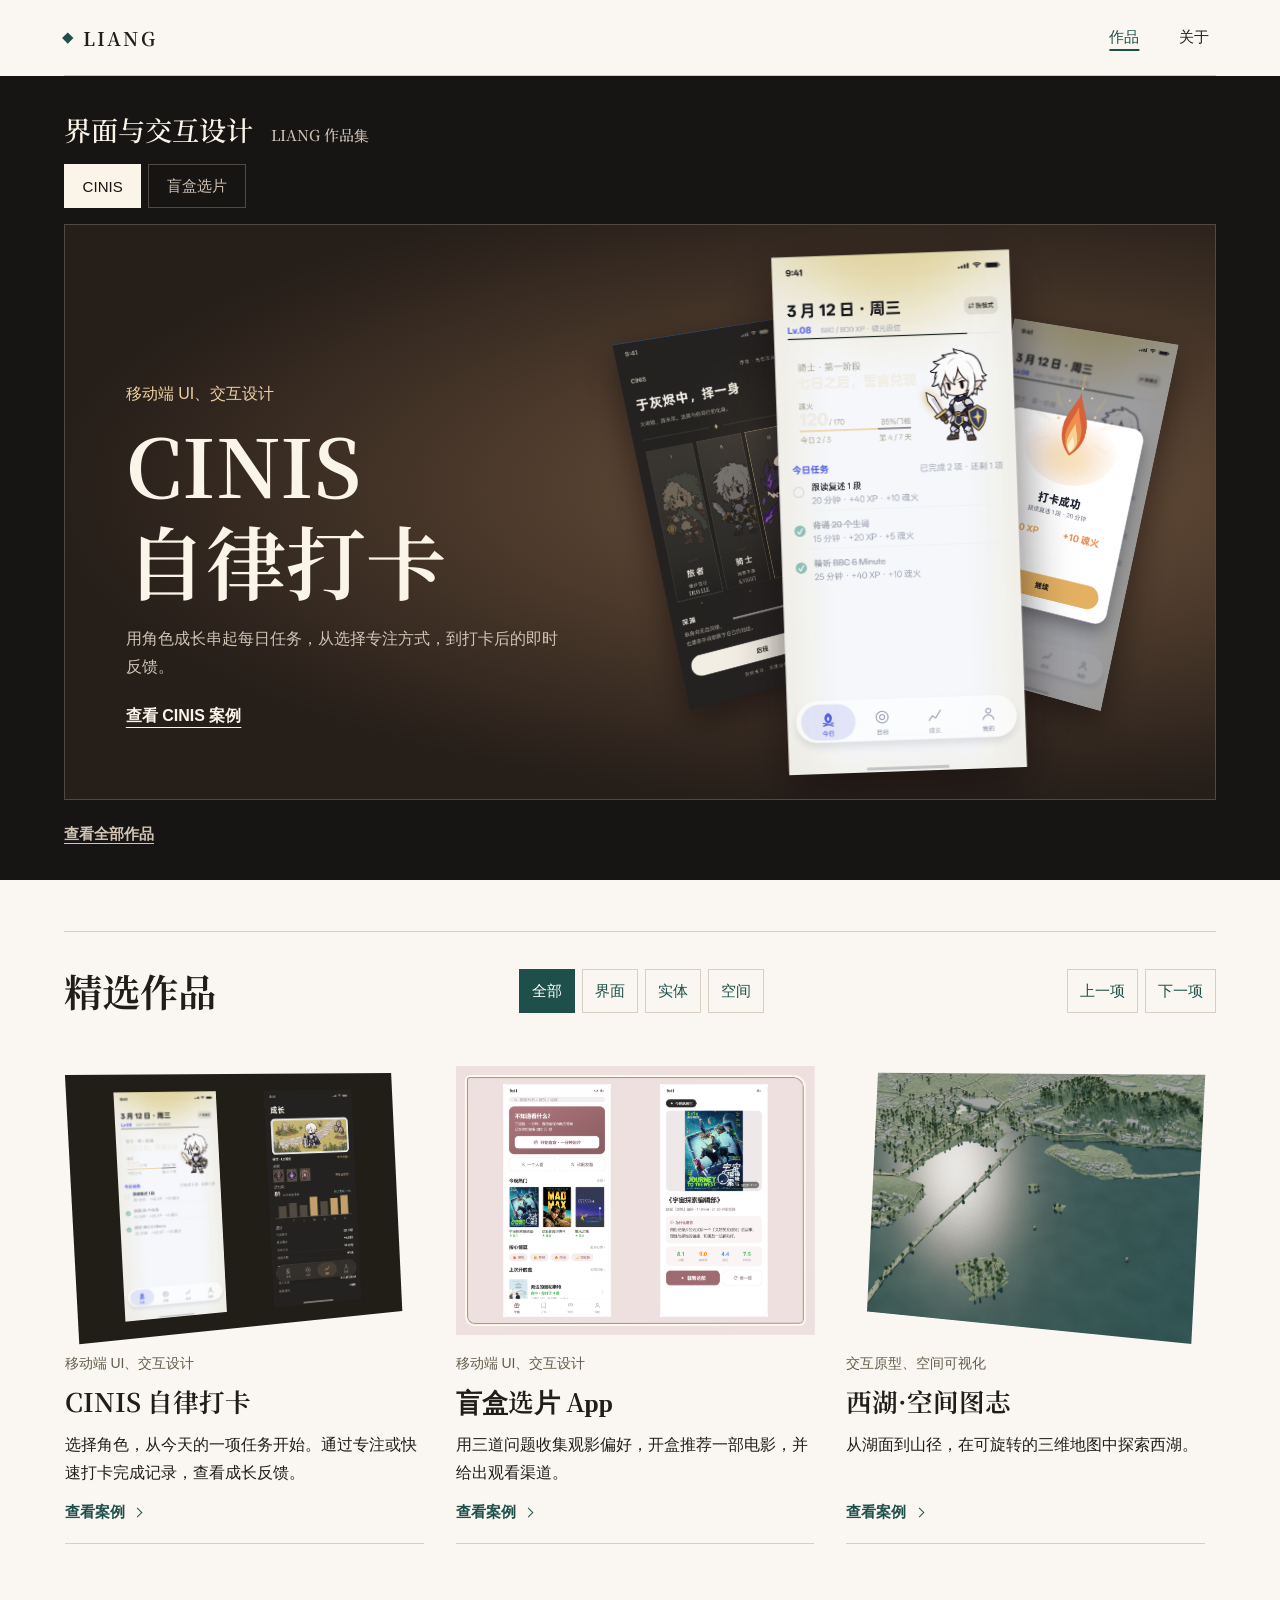
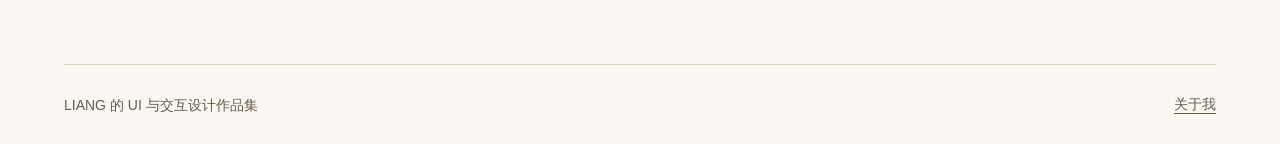
==== commit 47d8598f: "Add perspective motion, inertial browsing and shared cover transitions" ====
--- a/index.html
+++ b/index.html
@@ -7,6 +7,7 @@
   <meta name="theme-color" content="#faf7f2">
   <title>LIANG 的 UI 与交互设计作品集</title>
   <link rel="stylesheet" href="style.css">
+  <script src="cover-transitions.js"></script>
   <script defer src="interactions.js"></script>
 </head>
 <body class="portfolio-home">
@@ -41,7 +42,7 @@
             </div>
             <div class="showcase-copy">
               <p class="showcase-type">移动端 UI、交互设计</p>
-              <h2 id="showcase-cinis-title"><span>CINIS</span>自律打卡</h2>
+              <h2 id="showcase-cinis-title"><span><b>CINIS</b></span><span><b>自律打卡</b></span></h2>
               <p>用角色成长串起每日任务，从选择专注方式，到打卡后的即时反馈。</p>
               <a class="showcase-action" href="cases/cinis.html">查看 CINIS 案例</a>
             </div>
@@ -54,7 +55,7 @@
             </div>
             <div class="showcase-copy">
               <p class="showcase-type">移动端 UI、课程设计</p>
-              <h2 id="showcase-movie-title"><span>盲盒选片</span>App</h2>
+              <h2 id="showcase-movie-title"><span><b>盲盒选片</b></span><span><b>App</b></span></h2>
               <p>回答三道关于观影的问题，再开盒看看今晚可以看什么。</p>
               <a class="showcase-action" href="cases/movie-picker.html">查看盲盒选片案例</a>
             </div>
@@ -67,13 +68,19 @@
     <section id="work" class="frame home-work" aria-labelledby="work-title">
       <div class="work-heading">
         <h2 id="work-title" class="section-label">精选作品</h2>
+        <div class="work-filters" aria-label="按作品类型筛选" role="group" hidden>
+          <button type="button" data-project-filter="all" aria-pressed="true">全部</button>
+          <button type="button" data-project-filter="ui" aria-pressed="false">界面</button>
+          <button type="button" data-project-filter="object" aria-pressed="false">实体</button>
+          <button type="button" data-project-filter="space" aria-pressed="false">空间</button>
+        </div>
         <div class="work-controls" hidden>
           <button type="button" data-gallery-scroll="-1" aria-controls="project-list">上一项</button>
           <button type="button" data-gallery-scroll="1" aria-controls="project-list">下一项</button>
         </div>
       </div>
       <div class="project-list" id="project-list">
-        <a class="project-card project-card-compact" href="cases/cinis.html" aria-labelledby="work-cinis">
+        <a class="project-card project-card-compact" href="cases/cinis.html" aria-labelledby="work-cinis" data-project-kind="ui">
           <div class="project-media cinis-cover">
             <img src="assets/cinis/tasks.png" alt="CINIS 的今日任务和角色成长界面" width="437" height="953" loading="lazy">
             <img src="assets/cinis/figma-growth.png" alt="CINIS 的角色、成就和累计专注时长" width="390" height="895" loading="lazy">
@@ -85,7 +92,7 @@
             <span class="project-link">查看案例</span>
           </div>
         </a>
-        <a class="project-card project-card-compact" href="cases/movie-picker.html" aria-labelledby="work-movie-picker">
+        <a class="project-card project-card-compact" href="cases/movie-picker.html" aria-labelledby="work-movie-picker" data-project-kind="ui">
           <div class="project-media movie-cover">
             <img src="assets/movie-picker/home.png" alt="盲盒选片 App 的首页" width="750" height="1624" loading="lazy">
             <img src="assets/movie-picker/reveal.png" alt="开盒后显示推荐影片的界面" width="750" height="1624" loading="lazy">
@@ -97,7 +104,7 @@
             <span class="project-link">查看案例</span>
           </div>
         </a>
-        <a class="project-card project-card-compact" href="cases/westlake.html" aria-labelledby="work-westlake">
+        <a class="project-card project-card-compact" href="cases/westlake.html" aria-labelledby="work-westlake" data-project-kind="space">
           <div class="project-media">
             <img src="assets/westlake-day.jpg" alt="俯瞰西湖三维模型，苏堤穿过湖面" width="1440" height="900" loading="lazy">
           </div>
@@ -108,7 +115,7 @@
             <span class="project-link">查看案例</span>
           </div>
         </a>
-        <a class="project-card project-card-compact" href="cases/peacock.html" aria-labelledby="work-peacock">
+        <a class="project-card project-card-compact" href="cases/peacock.html" aria-labelledby="work-peacock" data-project-kind="object">
           <div class="project-media">
             <img src="assets/peacock/kit.jpg" alt="孔雀纹样的绿金礼盒与棋盘、骰子和卡牌" width="2000" height="2000" loading="lazy">
           </div>
@@ -119,7 +126,7 @@
             <span class="project-link">查看案例</span>
           </div>
         </a>
-        <a class="project-card project-card-compact" href="cases/gaming-chair.html" aria-labelledby="work-chair">
+        <a class="project-card project-card-compact" href="cases/gaming-chair.html" aria-labelledby="work-chair" data-project-kind="object">
           <div class="project-media chair-cover">
             <img src="assets/chair/ivory.png" alt="米白色高背电竞椅，带包覆式头枕和滚轮底座" width="525" height="707" loading="lazy">
           </div>
--- a/style.css
+++ b/style.css
@@ -306,6 +306,7 @@
 }
 
 .showcase-copy h2 span { display: block; }
+.showcase-copy h2 b { display: block; font-weight: inherit; }
 .showcase-copy > p { color: var(--stage-muted); }
 .showcase-copy .showcase-type { color: var(--scene-accent); }
 
@@ -334,7 +335,8 @@
   position: relative;
   grid-area: 1 / 2;
   min-block-size: 18rem;
-  pointer-events: none;
+  perspective: 78rem;
+  transform-style: preserve-3d;
 }
 
 .showcase-image {
@@ -345,15 +347,17 @@
   block-size: auto;
   max-block-size: 86%;
   object-fit: contain;
-  transform: translate(-50%, -50%) rotate(var(--rotation, 0deg)) scale(var(--size, 1));
+  transform: translate(-50%, -50%) translateZ(var(--depth, 0)) rotateY(var(--yaw, 0deg))
+    rotate(var(--rotation, 0deg)) scale(var(--size, 1));
   filter: drop-shadow(0 16px 24px #100a099e);
 }
 
-.showcase-image-left { --x: 24%; --rotation: -12deg; --size: .73; }
-.showcase-image-right { --x: 75%; --rotation: 12deg; --size: .73; }
+.showcase-image-left { --x: 24%; --rotation: -12deg; --yaw: 22deg; --size: .74; }
+.showcase-image-right { --x: 75%; --rotation: 12deg; --yaw: -22deg; --size: .74; }
 
 .showcase-image-main {
   --rotation: -2deg;
+  --depth: 3.6rem;
   z-index: 1;
 }
 
@@ -368,9 +372,13 @@
   border-block-start: 1px solid var(--line);
 }
 
-.work-controls:not([hidden]) { display: flex; gap: .45rem; }
-
-.work-controls button {
+.work-controls:not([hidden]), .work-filters:not([hidden]) {
+  display: flex;
+  flex-wrap: wrap;
+  gap: .45rem;
+}
+
+.work-controls button, .work-filters button {
   min-block-size: 2.75rem;
   padding: .35rem .75rem;
   border: 1px solid var(--line);
@@ -382,7 +390,8 @@
 }
 
 .work-controls button:disabled { opacity: .52; cursor: default; }
-.work-controls button:not(:disabled):hover { border-color: var(--accent); }
+.work-controls button:not(:disabled):hover, .work-filters button:hover { border-color: var(--accent); }
+.work-filters button[aria-pressed="true"] { background: var(--accent); color: var(--white); border-color: var(--accent); }
 
 .section-label {
   padding-block: clamp(1rem, 2.4vw, 2rem) clamp(1.1rem, 2.5vw, 2.25rem);
@@ -392,6 +401,7 @@
 }
 
 .project-list {
+  position: relative;
   display: grid;
   grid-auto-flow: column;
   grid-auto-columns: calc((100% - 2 * clamp(1rem, 2.5vw, 2rem)) / 3);
@@ -399,7 +409,7 @@
   overflow-x: auto;
   overscroll-behavior-inline: contain;
   scroll-snap-type: x mandatory;
-  padding: .45rem .35rem 1rem;
+  padding: 1rem .35rem 1.1rem;
   scrollbar-color: var(--line) transparent;
 }
 
@@ -410,6 +420,7 @@
 }
 
 .project-list.is-dragging a { cursor: grabbing; }
+.project-list .project-card[hidden] { display: none; }
 
 .project-card {
   display: grid;
@@ -423,9 +434,29 @@
 .project-card:hover { color: var(--white); }
 
 .project-media {
+  position: relative;
   overflow: hidden;
   aspect-ratio: 16 / 9;
   background: var(--surface);
+}
+
+.project-list .project-media::after {
+  position: absolute;
+  z-index: 1;
+  inset: .55rem;
+  border: 2px solid #fff9ea;
+  border-radius: .3rem .75rem .4rem .6rem;
+  box-shadow: inset 0 0 0 1px #211d1766;
+  opacity: 0;
+  clip-path: inset(0 100% 0 0);
+  pointer-events: none;
+  transition: clip-path 520ms var(--ease-out), opacity 220ms ease-out;
+  content: "";
+}
+
+.project-list .project-card[data-centered] .project-media::after {
+  clip-path: inset(0);
+  opacity: 1;
 }
 
 .project-media img {
@@ -556,6 +587,41 @@
   margin-block-start: 1.2rem;
   font-size: clamp(1.05rem, 1.7vw, 1.3rem);
 }
+
+.case-cover {
+  display: grid;
+  overflow: hidden;
+  margin-block-end: clamp(2rem, 6vw, 5.4rem);
+  margin-inline: calc(-1 * var(--gutter));
+  background: var(--dark);
+}
+
+.case-cover img { display: block; width: 100%; height: auto; }
+
+.case-cover-screens {
+  grid-template-columns: repeat(3, minmax(0, 1fr));
+  align-items: center;
+  gap: clamp(.45rem, 4vw, 3rem);
+  padding: clamp(1.2rem, 4vw, 3.5rem) clamp(.85rem, 10vw, 9rem);
+}
+
+.case-cover-screens img {
+  max-height: min(65vh, 36rem);
+  object-fit: contain;
+}
+
+.case-cover-cinis { background: radial-gradient(ellipse at center, #70543d, #211b16 75%); }
+.case-cover-movie { background: radial-gradient(ellipse at center, #805559, #32242b 75%); }
+
+.case-cover-chair {
+  grid-template-columns: minmax(0, 1.08fr) minmax(0, .92fr);
+  height: clamp(17rem, 47vw, 42rem);
+  background: var(--surface);
+}
+
+.case-cover-chair img, .case-cover-image img { height: 100%; min-height: 0; object-fit: cover; }
+.case-cover-image { height: clamp(17rem, 46vw, 42rem); }
+.case-cover-image img { object-position: center 47%; }
 
 .back-link {
   display: inline-flex;
@@ -963,18 +1029,44 @@
 }
 
 @media (prefers-reduced-motion: no-preference) {
-  ::view-transition-old(root) { animation: page-leave 280ms ease-out both; }
-  ::view-transition-new(root) { animation: page-arrive 560ms var(--ease-out) both; }
-
-  @keyframes page-leave { to { opacity: .25; } }
+  ::view-transition-old(root) { animation: page-leave 210ms ease-in both; }
+  ::view-transition-new(root) { animation: page-arrive 510ms var(--ease-out) 90ms both; }
+  ::view-transition-group(project-cover) {
+    z-index: 2;
+    animation-duration: 750ms;
+    animation-timing-function: var(--ease-out);
+  }
+  ::view-transition-old(project-cover), ::view-transition-new(project-cover) { object-fit: cover; }
+
+  .case-cover, .case-cover-transition { view-transition-name: project-cover; }
+
+  @keyframes page-leave { to { opacity: 0; } }
 
   @keyframes page-arrive {
-    from { clip-path: inset(10% 0 0); transform: translateY(.85rem); opacity: .4; }
+    from { clip-path: inset(10% 0 0); transform: translateY(.85rem); opacity: 0; }
     to { clip-path: inset(0); transform: none; opacity: 1; }
   }
 
-  .showcase-cinis .showcase-art {
-    animation: stage-enter 820ms var(--ease-out) both;
+  .showcase-copy h2 > span { overflow: hidden; padding-block: .045em .1em; }
+
+  .showcase:has(#showcase-cinis:checked) .showcase-cinis .showcase-image,
+  .showcase:has(#showcase-movie:checked) .showcase-movie .showcase-image {
+    animation: stage-enter 950ms var(--ease-out) var(--entrance-delay, 0ms) both;
+  }
+
+  .showcase:has(#showcase-cinis:checked) .showcase-cinis h2 b,
+  .showcase:has(#showcase-movie:checked) .showcase-movie h2 b {
+    animation: title-reveal 740ms var(--ease-out) 100ms both;
+  }
+
+  .showcase:has(input:checked) .showcase-copy h2 span + span b { animation-delay: 185ms; }
+  .showcase-image-left { --entrance-delay: 100ms; }
+  .showcase-image-right { --entrance-delay: 165ms; }
+
+  .project-list .project-media {
+    transform: perspective(48rem) rotateY(var(--rail-turn, 0deg)) rotate(var(--rail-roll, 0deg))
+      scale(var(--rail-scale, 1));
+    transition: transform 260ms var(--ease-out);
   }
 
   .showcase-copy {
@@ -983,7 +1075,7 @@
   }
 
   .showcase-scene .showcase-art { transition: scale 680ms var(--ease-out); }
-  .showcase-scene { scale: .985; transition: opacity 420ms var(--ease-out), visibility 420ms, scale 620ms var(--ease-out); }
+  .showcase-scene { scale: .985; transition: opacity 420ms var(--ease-out), scale 620ms var(--ease-out); }
   .showcase:has(#showcase-cinis:checked) .showcase-cinis,
   .showcase:has(#showcase-movie:checked) .showcase-movie { scale: 1; }
   .showcase:has(#showcase-cinis:checked) .showcase-cinis .showcase-copy,
@@ -996,13 +1088,15 @@
   .project-entered { animation: project-enter 520ms var(--ease-out) both; }
 
   @keyframes stage-enter {
-    from { opacity: .2; clip-path: inset(10% 0 0); translate: 0 1.75rem; }
-    to { opacity: 1; clip-path: inset(0); translate: none; }
-  }
+    from { opacity: 0; rotate: y 78deg; translate: 3rem 1.5rem; }
+    to { opacity: 1; rotate: y 0deg; translate: none; }
+  }
+
+  @keyframes title-reveal { from { translate: 0 110%; } }
 
   @keyframes intro-enter {
-    from { opacity: .55; transform: translateY(12px); }
-    to { opacity: 1; transform: translateY(0); }
+    from { clip-path: inset(0 0 90%); opacity: .55; transform: translateY(12px); }
+    to { clip-path: inset(0); opacity: 1; transform: none; }
   }
 
   @keyframes project-enter {
@@ -1056,6 +1150,7 @@
   }
 
   .showcase-image { inline-size: clamp(7.3rem, 35vw, 12rem); }
+  .showcase-image-main { --depth: 1.4rem; }
   .showcase-copy { grid-area: 2 / 1; padding: 1.2rem 1.3rem 1.45rem; }
   .showcase-copy h2 { font-size: clamp(2.45rem, 8vw, 3.65rem); }
   .project-list { grid-auto-columns: 83%; }
@@ -1083,5 +1178,6 @@
   :root { scroll-behavior: auto; }
   .project-media img, .scene img, .image-viewer { transition: none; }
   .showcase-scene, .showcase-controls label { transition: none; }
+  .project-list .project-media::after { transition: none; }
   ::view-transition-old(root), ::view-transition-new(root) { animation-duration: 0s; }
 }
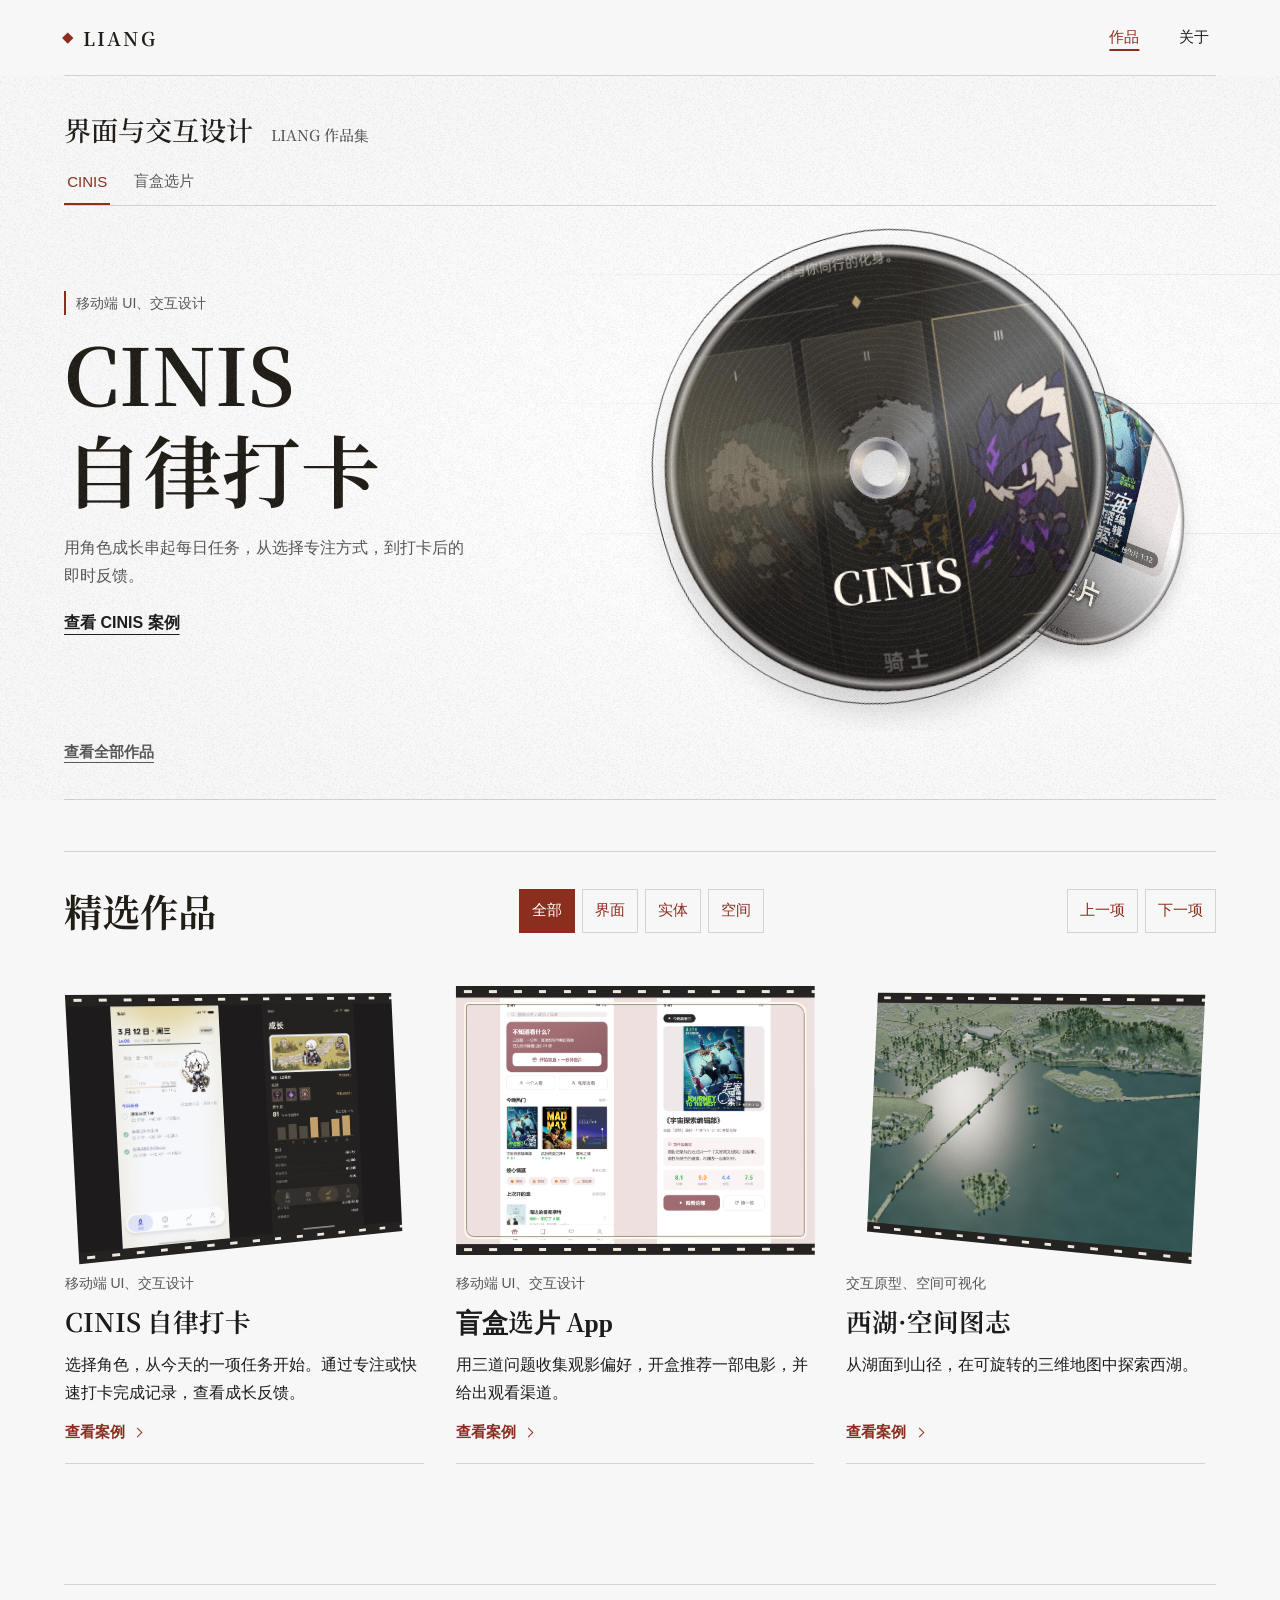
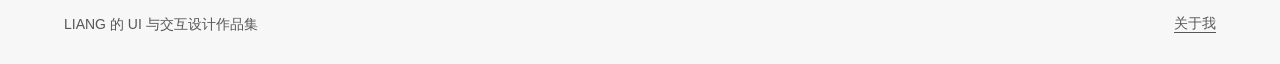
==== commit 6335ab80: "Bring film-style motion to the portfolio" ====
--- a/index.html
+++ b/index.html
@@ -35,11 +35,6 @@
         </fieldset>
         <div class="showcase-scenes">
           <article class="showcase-scene showcase-cinis" aria-labelledby="showcase-cinis-title">
-            <div class="showcase-art" aria-hidden="true">
-              <img class="showcase-image showcase-image-left" src="assets/cinis/character.png" alt="" width="533" height="1155">
-              <img class="showcase-image showcase-image-right" src="assets/cinis/reward.png" alt="" width="438" height="954">
-              <img class="showcase-image showcase-image-main" src="assets/cinis/tasks.png" alt="" width="437" height="953" fetchpriority="high">
-            </div>
             <div class="showcase-copy">
               <p class="showcase-type">移动端 UI、交互设计</p>
               <h2 id="showcase-cinis-title"><span><b>CINIS</b></span><span><b>自律打卡</b></span></h2>
@@ -48,11 +43,6 @@
             </div>
           </article>
           <article class="showcase-scene showcase-movie" aria-labelledby="showcase-movie-title">
-            <div class="showcase-art" aria-hidden="true">
-              <img class="showcase-image showcase-image-left" src="assets/movie-picker/question.png" alt="" width="750" height="1624">
-              <img class="showcase-image showcase-image-right" src="assets/movie-picker/channels.png" alt="" width="750" height="1624">
-              <img class="showcase-image showcase-image-main" src="assets/movie-picker/reveal.png" alt="" width="750" height="1624">
-            </div>
             <div class="showcase-copy">
               <p class="showcase-type">移动端 UI、课程设计</p>
               <h2 id="showcase-movie-title"><span><b>盲盒选片</b></span><span><b>App</b></span></h2>
@@ -60,6 +50,26 @@
               <a class="showcase-action" href="cases/movie-picker.html">查看盲盒选片案例</a>
             </div>
           </article>
+          <div class="showcase-art">
+            <a class="showcase-disc disc-cinis" href="cases/cinis.html" data-showcase-disc="showcase-cinis" aria-label="查看 CINIS 自律打卡案例">
+              <span class="disc-motion" aria-hidden="true">
+                <span class="disc-face">
+                  <img src="assets/cinis/character.png" alt="" width="533" height="1155" fetchpriority="high">
+                  <span class="disc-inscription" lang="en">CINIS</span>
+                </span>
+                <span class="disc-hub"></span>
+              </span>
+            </a>
+            <a class="showcase-disc disc-movie" href="cases/movie-picker.html" data-showcase-disc="showcase-movie" aria-label="查看盲盒选片案例">
+              <span class="disc-motion" aria-hidden="true">
+                <span class="disc-face">
+                  <img src="assets/movie-picker/reveal.png" alt="" width="750" height="1624">
+                  <span class="disc-inscription">盲盒选片</span>
+                </span>
+                <span class="disc-hub"></span>
+              </span>
+            </a>
+          </div>
         </div>
         <a class="showcase-all" href="#work">查看全部作品</a>
       </div>
--- a/style.css
+++ b/style.css
@@ -182,184 +182,316 @@
 .home-work { scroll-margin-top: 1rem; }
 
 .portfolio-home {
-  --stage: #171513;
-  --stage-text: #fbf4e8;
-  --stage-muted: #d1c4b5;
-  --stage-line: #524942;
+  --paper: #f7f7f8;
+  --surface: #ededef;
+  --ink: #1d1b1b;
+  --muted: #595655;
+  --line: #d6d2ce;
+  --accent: #8b2e1d;
+  --film-ease: cubic-bezier(.2, .7, .18, 1);
+  background: var(--paper);
 }
 
 .showcase {
-  background: var(--stage);
-  color: var(--stage-text);
-}
-
-.showcase :focus-visible {
-  outline-color: var(--stage-text);
-}
-
-.showcase-wrap { padding-block: clamp(1.2rem, 3vw, 2.75rem) 1.5rem; }
+  position: relative;
+  overflow: clip;
+  background: radial-gradient(ellipse at 69% 53%, #fff 0%, var(--paper) 72%);
+}
+
+.showcase::after, .case-opening::after {
+  position: absolute;
+  z-index: 4;
+  inset: 0;
+  background: url("assets/film-grain.png") repeat;
+  opacity: .25;
+  pointer-events: none;
+  content: "";
+}
+
+.showcase-wrap {
+  padding-block: clamp(1.2rem, 3vw, 2.75rem) 1.5rem;
+  border-block-end: 1px solid var(--line);
+}
 
 .showcase h1 {
   display: flex;
   flex-wrap: wrap;
   align-items: baseline;
   gap: .3rem 1.15rem;
-  margin-block-end: 1.1rem;
+  margin-block-end: .9rem;
   font-size: clamp(1.1rem, 2.2vw, 1.7rem);
   font-weight: 550;
 }
 
 .showcase h1 span {
-  color: var(--stage-muted);
+  color: var(--muted);
   font-family: inherit;
   font-size: .94rem;
   font-weight: 500;
 }
 
 .showcase-controls {
+  position: relative;
+  z-index: 4;
   display: flex;
   flex-wrap: wrap;
-  gap: .45rem;
+  gap: .3rem 1.25rem;
   min-inline-size: 0;
-  margin: 0 0 1rem;
+  margin: 0;
   padding: 0;
   border: 0;
+  border-block-end: 1px solid var(--line);
 }
 
 .showcase-controls label {
   display: grid;
   min-block-size: 2.75rem;
   align-items: center;
-  padding-inline: 1.1rem;
-  border: 1px solid var(--stage-line);
-  color: var(--stage-muted);
+  padding-inline: .2rem;
+  border-block-end: 2px solid transparent;
+  color: var(--muted);
   cursor: pointer;
   font-size: .94rem;
-  transition: background-color 180ms ease-out, color 180ms ease-out;
-}
-
-.showcase-controls label:hover { border-color: var(--stage-muted); }
-
+  transition: border-color 150ms ease-out, color 150ms ease-out;
+}
+
+.showcase-controls label:hover,
 .showcase-controls input:checked + label {
-  border-color: var(--stage-text);
-  background: var(--stage-text);
-  color: var(--stage);
+  border-color: currentColor;
+  color: var(--accent);
 }
 
 .showcase-controls input:focus-visible + label {
-  outline: 2px solid var(--stage-text);
+  outline: 2px solid var(--accent);
   outline-offset: 3px;
 }
 
 .showcase-scenes {
+  position: relative;
   display: grid;
   isolation: isolate;
   touch-action: pan-y pinch-zoom;
 }
 
 .showcase-scene {
-  --scene-highlight: #70543d;
-  --scene-base: #261e19;
-  --scene-accent: #efd1a2;
+  grid-area: 1 / 1;
+  display: grid;
+  grid-template-columns: minmax(0, 41%) minmax(0, 1fr);
+  min-block-size: clamp(27rem, 41vw, 40rem);
+  visibility: hidden;
+  opacity: 0;
+  transition: opacity 180ms ease-out;
+}
+
+.showcase:has(#showcase-cinis:checked) .showcase-cinis,
+.showcase:has(#showcase-movie:checked) .showcase-movie {
+  z-index: 3;
+  visibility: visible;
+  opacity: 1;
+}
+
+.showcase-scene { pointer-events: none; }
+.showcase-copy > * { pointer-events: auto; }
+
+.showcase-copy {
   position: relative;
   grid-area: 1 / 1;
-  display: grid;
-  grid-template-columns: minmax(0, .9fr) minmax(0, 1.1fr);
-  min-block-size: clamp(28rem, 45vw, 42rem);
-  overflow: hidden;
-  border: 1px solid var(--stage-line);
-  background: radial-gradient(ellipse at 74% 46%, var(--scene-highlight), var(--scene-base) 72%);
-  visibility: hidden;
-  opacity: 0;
-  transition: opacity 420ms var(--ease-out), visibility 420ms;
-}
-
-.showcase-movie {
-  --scene-highlight: #734a50;
-  --scene-base: #2f2229;
-  --scene-accent: #f6c8c4;
-}
-
-.showcase:has(#showcase-cinis:checked) .showcase-cinis,
-.showcase:has(#showcase-movie:checked) .showcase-movie {
-  z-index: 1;
-  visibility: visible;
-  opacity: 1;
-}
-
-.showcase-copy {
-  position: relative;
-  z-index: 2;
-  grid-area: 1 / 1;
-  align-self: end;
+  align-self: center;
   max-inline-size: 31rem;
-  padding: clamp(1.45rem, 4.75vw, 5.6rem);
-  padding-inline-end: 0;
+  padding-block: 2.5rem;
+  padding-inline-end: clamp(1.5rem, 5vw, 4rem);
 }
 
 .showcase-copy h2 {
-  margin-block: .65rem .9rem;
+  margin-block: .7rem 1rem;
   font-family: var(--font-display);
-  font-size: clamp(2.7rem, 6.25vw, 6rem);
+  font-size: clamp(2.75rem, 6.15vw, 6.25rem);
   font-weight: 650;
-  line-height: 1.06;
+  line-height: 1.07;
 }
 
 .showcase-copy h2 span { display: block; }
 .showcase-copy h2 b { display: block; font-weight: inherit; }
-.showcase-copy > p { color: var(--stage-muted); }
-.showcase-copy .showcase-type { color: var(--scene-accent); }
+.showcase-copy > p { color: var(--muted); }
+
+.showcase-type {
+  width: fit-content;
+  padding-inline-start: .65rem;
+  border-inline-start: 2px solid var(--accent);
+  font-size: .88rem;
+}
 
 .showcase-action, .showcase-all {
   display: inline-flex;
   min-block-size: 2.75rem;
   align-items: center;
-  color: var(--stage-text);
+  color: var(--ink);
   font-weight: 650;
-}
-
-.showcase-action {
-  margin-block-start: .8rem;
   text-underline-offset: .35em;
 }
 
-.showcase-action:hover, .showcase-all:hover { color: var(--scene-accent, var(--stage-text)); }
+.showcase-action { margin-block-start: .75rem; }
+.showcase-action:hover, .showcase-all:hover { color: var(--accent); }
 
 .showcase-all {
-  margin-block-start: .75rem;
-  color: var(--stage-muted);
+  position: relative;
+  z-index: 3;
+  color: var(--muted);
   font-size: .94rem;
 }
 
 .showcase-art {
-  position: relative;
-  grid-area: 1 / 2;
-  min-block-size: 18rem;
-  perspective: 78rem;
-  transform-style: preserve-3d;
-}
-
-.showcase-image {
+  --disc-diameter: clamp(16rem, 35vw, 35rem);
+  position: absolute;
+  z-index: 2;
+  inset: 0 calc(-1 * var(--gutter)) 0 38%;
+  overflow: clip;
+  perspective: 72rem;
+  isolation: isolate;
+  touch-action: pan-y pinch-zoom;
+  user-select: none;
+}
+
+.showcase-art::before {
+  position: absolute;
+  inset: 13% 0;
+  z-index: -1;
+  background: repeating-linear-gradient(to bottom, #56504e17 0 1px, transparent 1px 33.33%);
+  mask-image: linear-gradient(90deg, transparent, #000 32%);
+  pointer-events: none;
+  content: "";
+}
+
+.showcase-disc {
+  --disc-shift: 51%;
+  --disc-drop: 11%;
+  --disc-yaw: -46deg;
+  --disc-roll: 16deg;
+  --disc-size: .57;
+  --disc-tone: #24211e;
   position: absolute;
   top: 50%;
-  left: var(--x, 50%);
-  inline-size: clamp(6.8rem, 18.5vw, 17rem);
-  block-size: auto;
-  max-block-size: 86%;
-  object-fit: contain;
-  transform: translate(-50%, -50%) translateZ(var(--depth, 0)) rotateY(var(--yaw, 0deg))
-    rotate(var(--rotation, 0deg)) scale(var(--size, 1));
-  filter: drop-shadow(0 16px 24px #100a099e);
-}
-
-.showcase-image-left { --x: 24%; --rotation: -12deg; --yaw: 22deg; --size: .74; }
-.showcase-image-right { --x: 75%; --rotation: 12deg; --yaw: -22deg; --size: .74; }
-
-.showcase-image-main {
-  --rotation: -2deg;
-  --depth: 3.6rem;
-  z-index: 1;
-}
+  left: 44%;
+  display: grid;
+  width: var(--disc-diameter);
+  aspect-ratio: 1;
+  border-radius: 50%;
+  color: #fff9ef;
+  cursor: pointer;
+  transform: translate(-50%, -50%) translate(var(--disc-shift), var(--disc-drop))
+    rotateY(var(--disc-yaw)) rotateZ(var(--disc-roll)) scale(var(--disc-size));
+}
+
+.disc-cinis {
+  --disc-shift: -50%;
+  --disc-yaw: 46deg;
+  --disc-roll: -16deg;
+}
+
+.disc-movie { --disc-tone: #673c41; }
+
+.showcase:has(#showcase-cinis:checked) .disc-cinis,
+.showcase:has(#showcase-movie:checked) .disc-movie {
+  --disc-shift: 8%;
+  --disc-drop: 0%;
+  --disc-yaw: -8deg;
+  --disc-roll: -8deg;
+  --disc-size: 1;
+  z-index: 2;
+}
+
+.disc-motion, .disc-face {
+  position: absolute;
+  inset: 0;
+  display: block;
+  border-radius: inherit;
+}
+
+.disc-motion { filter: drop-shadow(0 1.2rem 1rem #28232430); }
+
+.disc-face {
+  isolation: isolate;
+  overflow: hidden;
+  border: 1px solid #bbb8b3;
+  box-shadow: inset 0 0 0 3px #e3deda80, inset 0 0 0 5px #28272b70;
+  background: var(--disc-tone);
+  mask-image: radial-gradient(circle closest-side, transparent 0 8.5%, #000 9% 100%, transparent 100%);
+}
+
+.disc-face img {
+  position: absolute;
+  z-index: -2;
+  width: 100%;
+  height: 100%;
+  object-fit: cover;
+  object-position: center 38%;
+  -webkit-user-drag: none;
+}
+
+.disc-movie img { object-position: center 34%; }
+
+.disc-face::before, .disc-face::after {
+  position: absolute;
+  inset: 0;
+  border-radius: inherit;
+  pointer-events: none;
+  content: "";
+}
+
+.disc-face::before {
+  z-index: -1;
+  background:
+    radial-gradient(circle closest-side, transparent 94%, #fbf7f3a3 97%, #211e2080 99.5%),
+    linear-gradient(25deg, #181514ed 3%, transparent 68%);
+}
+
+.disc-face::after {
+  background:
+    repeating-radial-gradient(circle at center, transparent 0 3px, #fff1 4px, transparent 5px 7px),
+    conic-gradient(from -35deg, transparent, #ccdef647 11%, transparent 30%, transparent 58%, #fff0bd45 70%, transparent 87%);
+  mix-blend-mode: screen;
+}
+
+.disc-hub {
+  position: absolute;
+  inset: 43%;
+  border-radius: 50%;
+  border: .07rem solid #d3d3d7;
+  box-shadow: 0 0 0 .32rem #1d1b1bbc, inset 0 0 0 .18rem #bbbcc19e;
+  background: conic-gradient(from 24deg, #63626d, #f3efe8, #797b85, #e8dbce, #63626d);
+  mask-image: radial-gradient(circle closest-side, transparent 57%, #000 61%);
+}
+
+.disc-inscription {
+  position: absolute;
+  inset: auto 12% 19%;
+  font-family: var(--font-display);
+  font-size: calc(var(--disc-diameter) * .10);
+  font-weight: 650;
+  line-height: 1.15;
+  text-shadow: 0 2px 10px #1e1c1b;
+  color: #fff9ef;
+  text-align: center;
+}
+
+.showcase-disc::after {
+  position: absolute;
+  inset: -3% -2% -2% -3%;
+  border: 1px solid #302c2b;
+  border-radius: 50% 48% 52% 47%;
+  rotate: -8deg;
+  clip-path: inset(0 100% 0 0);
+  pointer-events: none;
+  content: "";
+}
+
+.showcase:has(#showcase-cinis:checked) .disc-cinis::after,
+.showcase:has(#showcase-movie:checked) .disc-movie::after {
+  clip-path: inset(0);
+}
+
+.showcase-disc:focus-visible { outline-offset: .8rem; }
+
 
 .home-work { padding-block-start: clamp(1.5rem, 4vw, 3.5rem); }
 
@@ -443,7 +575,7 @@
 .project-list .project-media::after {
   position: absolute;
   z-index: 1;
-  inset: .55rem;
+  inset: 1rem .52rem;
   border: 2px solid #fff9ea;
   border-radius: .3rem .75rem .4rem .6rem;
   box-shadow: inset 0 0 0 1px #211d1766;
@@ -519,6 +651,23 @@
 .project-card-compact:hover { color: var(--ink); }
 
 .project-card-compact .project-media { aspect-ratio: 4 / 3; }
+
+.project-list .project-media {
+  padding-block: .72rem;
+}
+
+.project-list .project-media::before {
+  position: absolute;
+  z-index: 1;
+  inset: 0;
+  background:
+    repeating-linear-gradient(90deg, transparent 0 .52rem, #eee7dc 0 1rem, transparent 0 1.55rem) top .26rem left / 100% .19rem no-repeat,
+    repeating-linear-gradient(90deg, transparent 0 .52rem, #eee7dc 0 1rem, transparent 0 1.55rem) bottom .26rem left / 100% .19rem no-repeat,
+    linear-gradient(#252322, #252322) top / 100% .72rem no-repeat,
+    linear-gradient(#252322, #252322) bottom / 100% .72rem no-repeat;
+  pointer-events: none;
+  content: "";
+}
 
 .project-card-compact .project-info {
   justify-content: flex-start;
@@ -623,6 +772,54 @@
 .case-cover-image { height: clamp(17rem, 46vw, 42rem); }
 .case-cover-image img { object-position: center 47%; }
 
+.case-opening {
+  position: relative;
+  isolation: isolate;
+  display: grid;
+  margin-inline: calc(-1 * var(--gutter));
+  margin-block-end: clamp(2rem, 6vw, 5.4rem);
+  background: #151313;
+  color: #fcf6ed;
+}
+
+.case-opening .case-cover {
+  grid-area: 1 / 1;
+  min-height: clamp(29rem, 51vw, 48rem);
+  margin: 0;
+}
+
+.case-opening .case-cover-screens {
+  gap: clamp(.55rem, 2vw, 2.1rem);
+  padding-inline: 42% clamp(1.25rem, 5vw, 5.5rem);
+}
+
+.case-opening .case-cover-chair { grid-template-columns: minmax(0, 1fr) minmax(0, .75fr); }
+.case-opening .case-cover-chair img:first-child { object-position: center 53%; }
+
+.case-opening::before {
+  position: absolute;
+  z-index: 1;
+  inset: 0;
+  background: linear-gradient(90deg, #151313f7 0%, #151313f0 14%, #151313da 29%, #15131350 48%, transparent 70%);
+  pointer-events: none;
+  content: "";
+}
+
+.case-opening .page-intro {
+  z-index: 2;
+  grid-area: 1 / 1;
+  align-self: center;
+  width: min(36%, 36rem);
+  margin-inline-start: max(var(--gutter), calc((100vw - 82rem) / 2));
+  padding-inline-end: clamp(.75rem, 3vw, 3rem);
+  pointer-events: none;
+}
+
+.case-opening .page-intro h1 { font-size: clamp(2.5rem, 5vw, 5.25rem); }
+.case-opening .page-intro p, .case-opening .back-link { color: #f6e9db; }
+.case-opening .back-link { pointer-events: auto; }
+.case-opening :focus-visible { outline-color: #fcf6ed; }
+
 .back-link {
   display: inline-flex;
   align-items: center;
@@ -1029,39 +1226,60 @@
 }
 
 @media (prefers-reduced-motion: no-preference) {
-  ::view-transition-old(root) { animation: page-leave 210ms ease-in both; }
-  ::view-transition-new(root) { animation: page-arrive 510ms var(--ease-out) 90ms both; }
+  ::view-transition-old(root) { animation: page-leave 145ms ease-out both; }
+  ::view-transition-new(root) { animation: page-arrive 610ms var(--ease-out) 155ms both; }
   ::view-transition-group(project-cover) {
     z-index: 2;
-    animation-duration: 750ms;
+    animation-duration: 860ms;
     animation-timing-function: var(--ease-out);
   }
   ::view-transition-old(project-cover), ::view-transition-new(project-cover) { object-fit: cover; }
 
   .case-cover, .case-cover-transition { view-transition-name: project-cover; }
 
-  @keyframes page-leave { to { opacity: 0; } }
+  @keyframes page-leave { to { opacity: 0; transform: scale(1.025); } }
 
   @keyframes page-arrive {
-    from { clip-path: inset(10% 0 0); transform: translateY(.85rem); opacity: 0; }
+    from { clip-path: inset(45% 0); transform: scale(1.035); opacity: 0; }
     to { clip-path: inset(0); transform: none; opacity: 1; }
   }
 
   .showcase-copy h2 > span { overflow: hidden; padding-block: .045em .1em; }
 
-  .showcase:has(#showcase-cinis:checked) .showcase-cinis .showcase-image,
-  .showcase:has(#showcase-movie:checked) .showcase-movie .showcase-image {
-    animation: stage-enter 950ms var(--ease-out) var(--entrance-delay, 0ms) both;
-  }
+  .showcase-disc {
+    transform: translate(-50%, -50%) translate(var(--disc-shift), var(--disc-drop))
+      translateX(var(--reel-drag, 0px)) rotateY(calc(var(--disc-yaw) + var(--reel-turn, 0deg)))
+      rotateZ(var(--disc-roll)) scale(var(--disc-size));
+    transition: transform 820ms var(--film-ease);
+  }
+
+  .showcase-art.is-scrubbing .showcase-disc { transition-duration: 75ms; }
+  .showcase-art.is-scrubbing .showcase-disc,
+  .showcase-art.is-scrubbing { cursor: grabbing; }
+
+  .showcase-disc::after {
+    transition: clip-path 500ms var(--ease-out);
+  }
+
+  .disc-cinis .disc-motion {
+    animation: reel-intro 1060ms cubic-bezier(.24, .62, .2, 1) both;
+  }
+
+  .disc-movie .disc-motion {
+    animation: reel-slide-in 950ms var(--ease-out) 85ms both;
+  }
+
+  .showcase-disc .disc-face::after { transition: rotate 1050ms var(--film-ease); }
+
+  .showcase:has(#showcase-cinis:checked) .disc-cinis .disc-face::after,
+  .showcase:has(#showcase-movie:checked) .disc-movie .disc-face::after { rotate: 56deg; }
 
   .showcase:has(#showcase-cinis:checked) .showcase-cinis h2 b,
   .showcase:has(#showcase-movie:checked) .showcase-movie h2 b {
-    animation: title-reveal 740ms var(--ease-out) 100ms both;
-  }
-
-  .showcase:has(input:checked) .showcase-copy h2 span + span b { animation-delay: 185ms; }
-  .showcase-image-left { --entrance-delay: 100ms; }
-  .showcase-image-right { --entrance-delay: 165ms; }
+    animation: title-reveal 620ms var(--ease-out) 95ms both;
+  }
+
+  .showcase:has(input:checked) .showcase-copy h2 span + span b { animation-delay: 180ms; }
 
   .project-list .project-media {
     transform: perspective(48rem) rotateY(var(--rail-turn, 0deg)) rotate(var(--rail-roll, 0deg))
@@ -1069,28 +1287,29 @@
     transition: transform 260ms var(--ease-out);
   }
 
-  .showcase-copy {
-    translate: 0 1rem;
-    transition: translate 560ms var(--ease-out);
-  }
-
-  .showcase-scene .showcase-art { transition: scale 680ms var(--ease-out); }
-  .showcase-scene { scale: .985; transition: opacity 420ms var(--ease-out), scale 620ms var(--ease-out); }
-  .showcase:has(#showcase-cinis:checked) .showcase-cinis,
-  .showcase:has(#showcase-movie:checked) .showcase-movie { scale: 1; }
-  .showcase:has(#showcase-cinis:checked) .showcase-cinis .showcase-copy,
-  .showcase:has(#showcase-movie:checked) .showcase-movie .showcase-copy { translate: none; }
 
   .page-intro h1 {
     animation: intro-enter 500ms var(--ease-out) both;
   }
 
+  .case-opening .page-intro h1 {
+    animation-duration: 710ms;
+    animation-delay: 175ms;
+  }
+
   .project-entered { animation: project-enter 520ms var(--ease-out) both; }
 
-  @keyframes stage-enter {
-    from { opacity: 0; rotate: y 78deg; translate: 3rem 1.5rem; }
-    to { opacity: 1; rotate: y 0deg; translate: none; }
-  }
+@keyframes reel-intro {
+    0% { transform: translateX(20%) rotateY(-83deg) scale(.71); }
+    38% { transform: translateX(-7%) rotateY(29deg) scale(1.055); }
+    100% { transform: none; }
+  }
+
+  @keyframes reel-slide-in {
+    from { transform: translateX(70%) rotateY(-52deg); opacity: 0; }
+    to { transform: none; opacity: 1; }
+  }
+
 
   @keyframes title-reveal { from { translate: 0 110%; } }
 
@@ -1105,9 +1324,7 @@
   }
 }
 
-@media (hover: hover) and (prefers-reduced-motion: no-preference) {
-  .showcase-scene:hover .showcase-art { scale: 1.025; }
-}
+
 
 @media (prefers-reduced-motion: no-preference) {
   @supports (animation-timeline: scroll()) {
@@ -1142,17 +1359,25 @@
     grid-template-columns: minmax(0, 1fr);
   }
 
-  .showcase-scene { grid-template-columns: minmax(0, 1fr); }
+.showcase-scene {
+    grid-template-columns: minmax(0, 1fr);
+    grid-template-rows: var(--art-height) auto;
+    min-block-size: 0;
+  }
+
+  .showcase-scenes { --art-height: clamp(15rem, 76vw, 26rem); }
 
   .showcase-art {
-    grid-area: 1 / 1;
-    min-block-size: clamp(17.25rem, 78vw, 26rem);
-  }
-
-  .showcase-image { inline-size: clamp(7.3rem, 35vw, 12rem); }
-  .showcase-image-main { --depth: 1.4rem; }
-  .showcase-copy { grid-area: 2 / 1; padding: 1.2rem 1.3rem 1.45rem; }
+    --disc-diameter: clamp(13rem, 62vw, 22rem);
+    inset: 0 calc(-1 * var(--gutter)) auto;
+    height: var(--art-height);
+  }
+
+  .showcase-copy { grid-area: 2 / 1; padding: .6rem 0 .85rem; }
   .showcase-copy h2 { font-size: clamp(2.45rem, 8vw, 3.65rem); }
+  .showcase-copy h2 span { display: inline-block; margin-inline-end: .2em; }
+
+
   .project-list { grid-auto-columns: 83%; }
 
   .project-info {
@@ -1161,6 +1386,21 @@
   }
 
   .project-link { margin-block-start: 1.15rem; }
+
+  .case-opening .page-intro {
+    grid-area: 1 / 1;
+    width: auto;
+    margin: 0;
+    padding: 1.45rem var(--gutter) 1.5rem;
+  }
+
+  .case-opening .case-cover {
+    grid-area: 2 / 1;
+    min-height: 0;
+  }
+
+  .case-opening .case-cover-screens { padding-inline: var(--gutter); }
+  .case-opening::before { display: none; }
 
   .case-gallery-four, .case-gallery-five {
     grid-template-columns: repeat(2, minmax(0, 1fr));
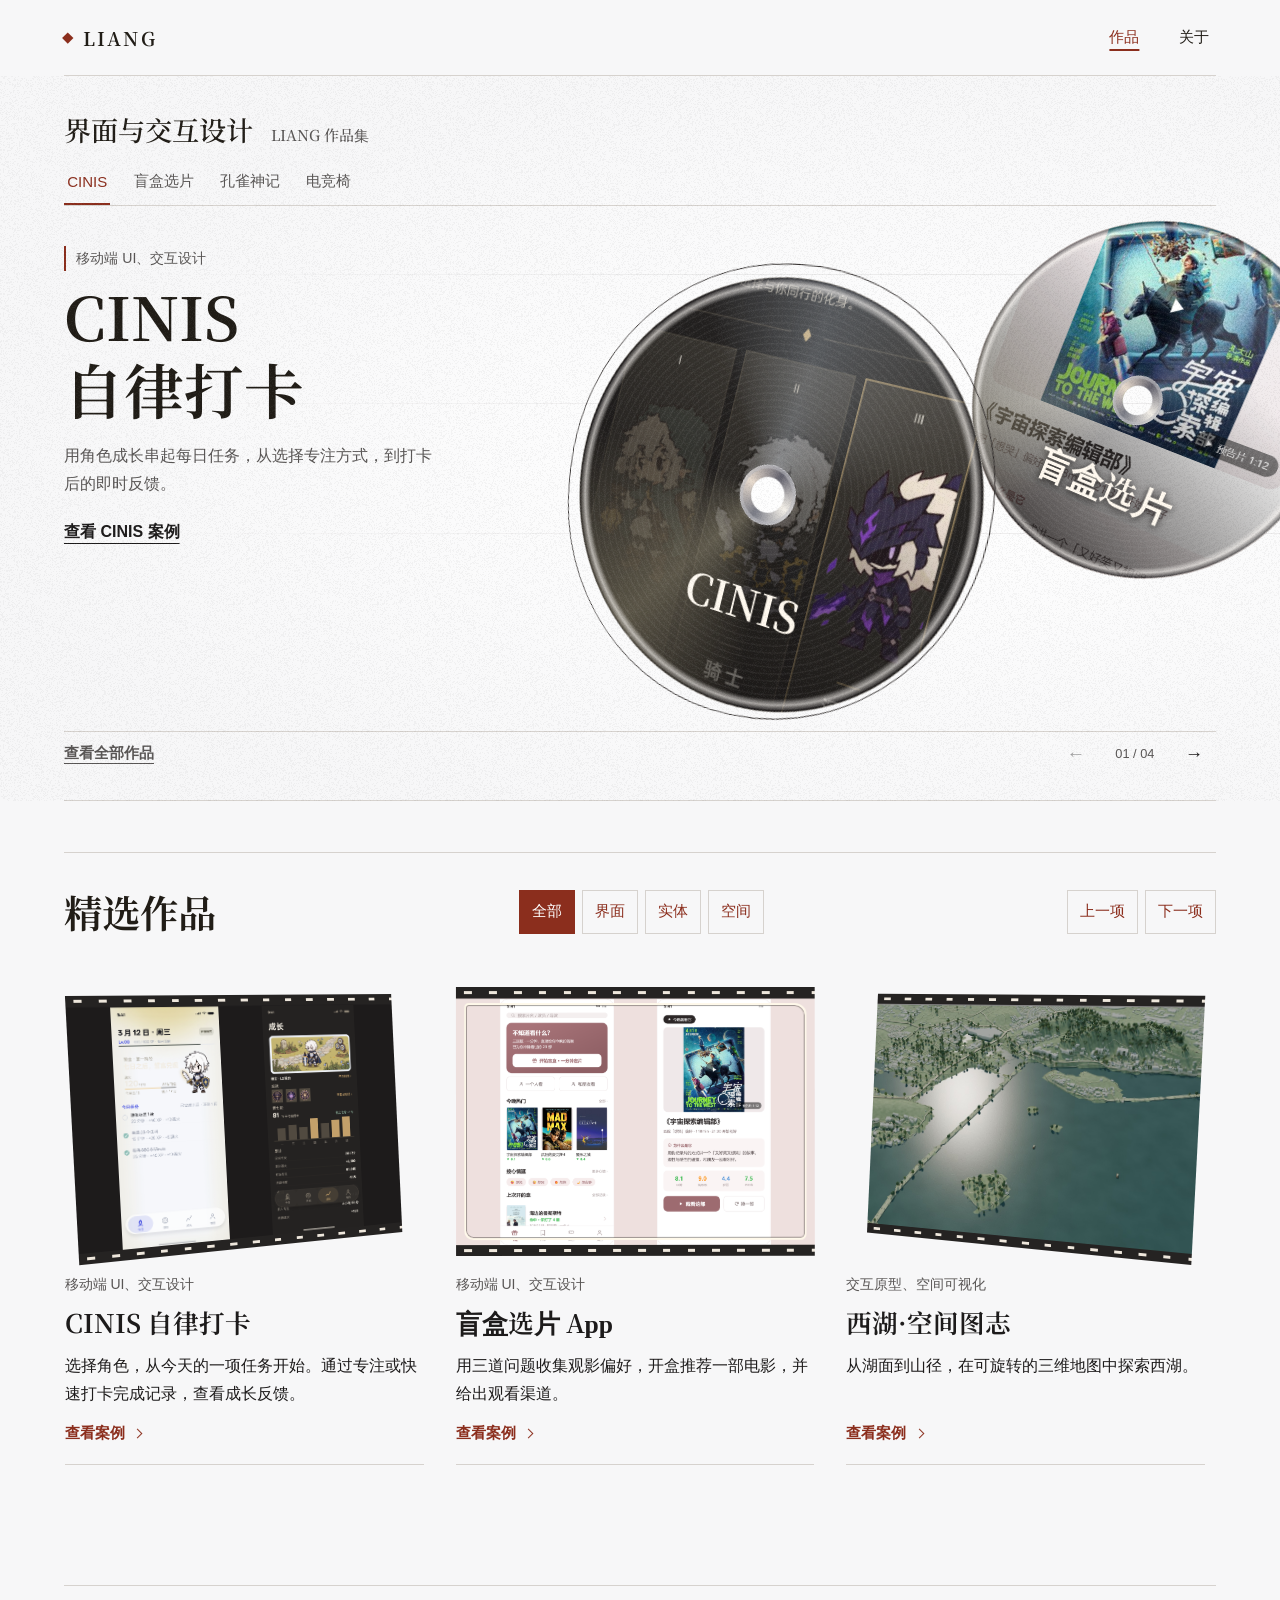
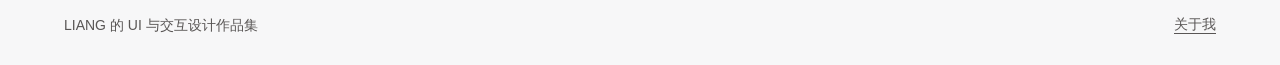
==== commit 6f875ca1: "Rebuild the portfolio reel with continuous film motion" ====
--- a/index.html
+++ b/index.html
@@ -8,6 +8,7 @@
   <title>LIANG 的 UI 与交互设计作品集</title>
   <link rel="stylesheet" href="style.css">
   <script src="cover-transitions.js"></script>
+  <script defer src="reel.js"></script>
   <script defer src="interactions.js"></script>
 </head>
 <body class="portfolio-home">
@@ -32,6 +33,10 @@
           <label for="showcase-cinis">CINIS</label>
           <input class="visually-hidden" type="radio" name="showcase" id="showcase-movie">
           <label for="showcase-movie">盲盒选片</label>
+          <input class="visually-hidden" type="radio" name="showcase" id="showcase-peacock">
+          <label for="showcase-peacock">孔雀神记</label>
+          <input class="visually-hidden" type="radio" name="showcase" id="showcase-chair">
+          <label for="showcase-chair">电竞椅</label>
         </fieldset>
         <div class="showcase-scenes">
           <article class="showcase-scene showcase-cinis" aria-labelledby="showcase-cinis-title">
@@ -50,9 +55,26 @@
               <a class="showcase-action" href="cases/movie-picker.html">查看盲盒选片案例</a>
             </div>
           </article>
-          <div class="showcase-art">
+          <article class="showcase-scene showcase-peacock" aria-labelledby="showcase-peacock-title">
+            <div class="showcase-copy">
+              <p class="showcase-type">文创设计、桌游</p>
+              <h2 id="showcase-peacock-title"><span><b>孔雀神记</b></span><span><b>斗转轮盘</b></span></h2>
+              <p>以云南为主题，把孔雀羽纹与雨林配色延展到棋盘、包装与角色。</p>
+              <a class="showcase-action" href="cases/peacock.html">查看孔雀神记案例</a>
+            </div>
+          </article>
+          <article class="showcase-scene showcase-chair" aria-labelledby="showcase-chair-title">
+            <div class="showcase-copy">
+              <p class="showcase-type">工业设计、座椅</p>
+              <h2 id="showcase-chair-title"><span><b>电竞椅设计</b></span></h2>
+              <p>从多视角、配色和使用场景看高背座椅的造型与支撑。</p>
+              <a class="showcase-action" href="cases/gaming-chair.html">查看电竞椅案例</a>
+            </div>
+          </article>
+          <div class="showcase-art" id="featured-reel">
             <a class="showcase-disc disc-cinis" href="cases/cinis.html" data-showcase-disc="showcase-cinis" aria-label="查看 CINIS 自律打卡案例">
               <span class="disc-motion" aria-hidden="true">
+                <span class="disc-reverse"></span>
                 <span class="disc-face">
                   <img src="assets/cinis/character.png" alt="" width="533" height="1155" fetchpriority="high">
                   <span class="disc-inscription" lang="en">CINIS</span>
@@ -62,6 +84,7 @@
             </a>
             <a class="showcase-disc disc-movie" href="cases/movie-picker.html" data-showcase-disc="showcase-movie" aria-label="查看盲盒选片案例">
               <span class="disc-motion" aria-hidden="true">
+                <span class="disc-reverse"></span>
                 <span class="disc-face">
                   <img src="assets/movie-picker/reveal.png" alt="" width="750" height="1624">
                   <span class="disc-inscription">盲盒选片</span>
@@ -69,9 +92,36 @@
                 <span class="disc-hub"></span>
               </span>
             </a>
-          </div>
-        </div>
-        <a class="showcase-all" href="#work">查看全部作品</a>
+            <a class="showcase-disc disc-peacock" href="cases/peacock.html" data-showcase-disc="showcase-peacock" aria-label="查看孔雀神记案例">
+              <span class="disc-motion" aria-hidden="true">
+                <span class="disc-reverse"></span>
+                <span class="disc-face">
+                  <img src="assets/peacock/kit.jpg" alt="" width="2000" height="2000">
+                  <span class="disc-inscription">孔雀神记</span>
+                </span>
+                <span class="disc-hub"></span>
+              </span>
+            </a>
+            <a class="showcase-disc disc-chair" href="cases/gaming-chair.html" data-showcase-disc="showcase-chair" aria-label="查看电竞椅案例">
+              <span class="disc-motion" aria-hidden="true">
+                <span class="disc-reverse"></span>
+                <span class="disc-face">
+                  <img src="assets/chair/desk.png" alt="" width="392" height="496">
+                  <span class="disc-inscription">电竞椅</span>
+                </span>
+                <span class="disc-hub"></span>
+              </span>
+            </a>
+          </div>
+        </div>
+        <div class="showcase-toolbar">
+          <a class="showcase-all" href="#work">查看全部作品</a>
+          <div class="reel-controls" role="group" aria-label="浏览首屏作品" hidden>
+            <button type="button" data-reel-step="-1" aria-controls="featured-reel" aria-label="上一件首屏作品">←</button>
+            <span class="reel-index" aria-hidden="true"><span data-reel-index>01</span> / 04</span>
+            <button type="button" data-reel-step="1" aria-controls="featured-reel" aria-label="下一件首屏作品">→</button>
+          </div>
+        </div>
       </div>
     </section>
 
--- a/style.css
+++ b/style.css
@@ -188,7 +188,6 @@
   --muted: #595655;
   --line: #d6d2ce;
   --accent: #8b2e1d;
-  --film-ease: cubic-bezier(.2, .7, .18, 1);
   background: var(--paper);
 }
 
@@ -284,7 +283,9 @@
 }
 
 .showcase:has(#showcase-cinis:checked) .showcase-cinis,
-.showcase:has(#showcase-movie:checked) .showcase-movie {
+.showcase:has(#showcase-movie:checked) .showcase-movie,
+.showcase:has(#showcase-peacock:checked) .showcase-peacock,
+.showcase:has(#showcase-chair:checked) .showcase-chair {
   z-index: 3;
   visibility: visible;
   opacity: 1;
@@ -296,8 +297,8 @@
 .showcase-copy {
   position: relative;
   grid-area: 1 / 1;
-  align-self: center;
-  max-inline-size: 31rem;
+  align-self: start;
+  max-inline-size: 27rem;
   padding-block: 2.5rem;
   padding-inline-end: clamp(1.5rem, 5vw, 4rem);
 }
@@ -305,7 +306,7 @@
 .showcase-copy h2 {
   margin-block: .7rem 1rem;
   font-family: var(--font-display);
-  font-size: clamp(2.75rem, 6.15vw, 6.25rem);
+  font-size: clamp(2.5rem, 4.65vw, 5.5rem);
   font-weight: 650;
   line-height: 1.07;
 }
@@ -340,13 +341,39 @@
   font-size: .94rem;
 }
 
+.showcase-toolbar {
+  position: relative;
+  z-index: 3;
+  display: flex;
+  align-items: center;
+  justify-content: space-between;
+  gap: .75rem;
+  border-block-start: 1px solid var(--line);
+}
+
+.reel-controls:not([hidden]) { display: flex; align-items: center; gap: clamp(.4rem, 2vw, 1.1rem); }
+.reel-controls button {
+  width: 2.75rem;
+  height: 2.75rem;
+  border: 0;
+  background: transparent;
+  color: var(--ink);
+  font: inherit;
+  font-size: 1.15rem;
+  cursor: pointer;
+}
+.reel-controls button:hover:not(:disabled) { color: var(--accent); }
+.reel-controls button:disabled { opacity: .4; cursor: default; }
+.reel-index { color: var(--muted); font-size: .8rem; font-variant-numeric: tabular-nums; }
+
 .showcase-art {
-  --disc-diameter: clamp(16rem, 35vw, 35rem);
+  --disc-diameter: clamp(17rem, 34vw, 33rem);
   position: absolute;
   z-index: 2;
-  inset: 0 calc(-1 * var(--gutter)) 0 38%;
+  inset: 0 calc(-1 * var(--gutter));
   overflow: clip;
-  perspective: 72rem;
+  perspective: 75rem;
+  perspective-origin: 60% 57%;
   isolation: isolate;
   touch-action: pan-y pinch-zoom;
   user-select: none;
@@ -357,59 +384,56 @@
   inset: 13% 0;
   z-index: -1;
   background: repeating-linear-gradient(to bottom, #56504e17 0 1px, transparent 1px 33.33%);
-  mask-image: linear-gradient(90deg, transparent, #000 32%);
+  mask-image: linear-gradient(90deg, transparent 10%, #000 57%);
   pointer-events: none;
   content: "";
 }
 
 .showcase-disc {
-  --disc-shift: 51%;
-  --disc-drop: 11%;
-  --disc-yaw: -46deg;
-  --disc-roll: 16deg;
-  --disc-size: .57;
   --disc-tone: #24211e;
   position: absolute;
-  top: 50%;
-  left: 44%;
+  top: 55%;
+  left: 60%;
   display: grid;
   width: var(--disc-diameter);
   aspect-ratio: 1;
   border-radius: 50%;
   color: #fff9ef;
   cursor: pointer;
-  transform: translate(-50%, -50%) translate(var(--disc-shift), var(--disc-drop))
-    rotateY(var(--disc-yaw)) rotateZ(var(--disc-roll)) scale(var(--disc-size));
-}
-
-.disc-cinis {
-  --disc-shift: -50%;
-  --disc-yaw: 46deg;
-  --disc-roll: -16deg;
-}
-
+  opacity: var(--reel-opacity, 1);
+  transform-style: preserve-3d;
+  transform: translate(-50%, -50%) translate(var(--reel-x, 0px), var(--reel-y, 0px))
+    rotateY(var(--reel-yaw, -22deg)) rotateZ(var(--reel-roll, 15deg)) scale(var(--reel-size, 1));
+}
+
+.showcase-art:not([data-enhanced]) .showcase-disc { visibility: hidden; }
+.showcase:has(#showcase-cinis:checked) .showcase-art:not([data-enhanced]) .disc-cinis,
+.showcase:has(#showcase-movie:checked) .showcase-art:not([data-enhanced]) .disc-movie,
+.showcase:has(#showcase-peacock:checked) .showcase-art:not([data-enhanced]) .disc-peacock,
+.showcase:has(#showcase-chair:checked) .showcase-art:not([data-enhanced]) .disc-chair { visibility: visible; }
 .disc-movie { --disc-tone: #673c41; }
-
-.showcase:has(#showcase-cinis:checked) .disc-cinis,
-.showcase:has(#showcase-movie:checked) .disc-movie {
-  --disc-shift: 8%;
-  --disc-drop: 0%;
-  --disc-yaw: -8deg;
-  --disc-roll: -8deg;
-  --disc-size: 1;
-  z-index: 2;
-}
-
-.disc-motion, .disc-face {
+.disc-peacock { --disc-tone: #075b37; }
+.disc-chair { --disc-tone: #515041; }
+
+.disc-motion, .disc-face, .disc-reverse {
   position: absolute;
   inset: 0;
   display: block;
   border-radius: inherit;
 }
 
-.disc-motion { filter: drop-shadow(0 1.2rem 1rem #28232430); }
+.disc-motion { transform-style: preserve-3d; }
+
+.disc-reverse {
+  backface-visibility: hidden;
+  transform: rotateY(180deg);
+  border: 1px solid #494648;
+  background: conic-gradient(from -17deg, #262526, #555759 16%, #28272b 29%, #6a6966 51%, #27272b 73%, #4c4a4f 90%, #262526);
+  mask-image: radial-gradient(circle closest-side, transparent 0 8.5%, #000 9% 100%, transparent 100%);
+}
 
 .disc-face {
+  backface-visibility: hidden;
   isolation: isolate;
   overflow: hidden;
   border: 1px solid #bbb8b3;
@@ -446,6 +470,7 @@
 }
 
 .disc-face::after {
+  rotate: var(--reel-light, 0deg);
   background:
     repeating-radial-gradient(circle at center, transparent 0 3px, #fff1 4px, transparent 5px 7px),
     conic-gradient(from -35deg, transparent, #ccdef647 11%, transparent 30%, transparent 58%, #fff0bd45 70%, transparent 87%);
@@ -453,6 +478,8 @@
 }
 
 .disc-hub {
+  backface-visibility: hidden;
+  transform: translateZ(1px);
   position: absolute;
   inset: 43%;
   border-radius: 50%;
@@ -474,21 +501,25 @@
   text-align: center;
 }
 
+@property --disc-outline {
+  syntax: "<angle>";
+  inherits: false;
+  initial-value: 0deg;
+}
+
 .showcase-disc::after {
+  --disc-outline: 0deg;
   position: absolute;
   inset: -3% -2% -2% -3%;
   border: 1px solid #302c2b;
   border-radius: 50% 48% 52% 47%;
   rotate: -8deg;
-  clip-path: inset(0 100% 0 0);
+  mask: conic-gradient(from -23deg, #000 var(--disc-outline), transparent 0);
   pointer-events: none;
   content: "";
 }
 
-.showcase:has(#showcase-cinis:checked) .disc-cinis::after,
-.showcase:has(#showcase-movie:checked) .disc-movie::after {
-  clip-path: inset(0);
-}
+.showcase-art:not([data-moving]) .showcase-disc[data-active]::after { --disc-outline: 360deg; }
 
 .showcase-disc:focus-visible { outline-offset: .8rem; }
 
@@ -1226,8 +1257,6 @@
 }
 
 @media (prefers-reduced-motion: no-preference) {
-  ::view-transition-old(root) { animation: page-leave 145ms ease-out both; }
-  ::view-transition-new(root) { animation: page-arrive 610ms var(--ease-out) 155ms both; }
   ::view-transition-group(project-cover) {
     z-index: 2;
     animation-duration: 860ms;
@@ -1237,49 +1266,94 @@
 
   .case-cover, .case-cover-transition { view-transition-name: project-cover; }
 
-  @keyframes page-leave { to { opacity: 0; transform: scale(1.025); } }
-
-  @keyframes page-arrive {
-    from { clip-path: inset(45% 0); transform: scale(1.035); opacity: 0; }
-    to { clip-path: inset(0); transform: none; opacity: 1; }
+  :root:active-view-transition-type(case-in)::view-transition,
+  :root:active-view-transition-type(case-out)::view-transition { background: #f7f7f8; }
+
+  :root:active-view-transition-type(case-in) .case-opening .case-cover,
+  :root:active-view-transition-type(case-out) .case-opening .case-cover { view-transition-name: none; }
+
+  :root:active-view-transition-type(case-in) .case-opening h1 { view-transition-name: case-title; animation: none; }
+  :root:active-view-transition-type(case-in)::view-transition-group(case-title) { z-index: 3; }
+
+  :root:active-view-transition-type(case-in)::view-transition-new(case-title) {
+    animation: film-title 465ms var(--ease-out) 515ms both;
+  }
+
+  :root:active-view-transition-type(case-in)::view-transition-old(root) {
+    animation: film-paper-leave 330ms ease both;
+  }
+
+  :root:active-view-transition-type(case-in)::view-transition-new(root) {
+    animation: film-gate-open 780ms cubic-bezier(.24, .72, .19, 1) 160ms both;
+  }
+
+  :root:active-view-transition-type(case-in)::view-transition-old(project-cover) {
+    animation: film-disc-leave 575ms cubic-bezier(.31, .02, .32, 1) both;
+  }
+
+  :root:active-view-transition-type(case-out)::view-transition-old(root) {
+    animation: film-gate-open 530ms cubic-bezier(.52, .05, .5, .92) reverse both;
+  }
+
+  :root:active-view-transition-type(case-out)::view-transition-new(root) {
+    animation: film-paper-leave 390ms ease 205ms reverse both;
+  }
+
+  :root:active-view-transition-type(case-out)::view-transition-new(project-cover) {
+    animation: film-disc-return 685ms var(--ease-out) 105ms both;
+  }
+
+  @keyframes film-paper-leave {
+    to { opacity: 0; transform: translateY(-14px); }
+  }
+
+  @keyframes film-title {
+    from { opacity: 0; clip-path: inset(0 0 100%); transform: translateY(34px); }
+    to { opacity: 1; clip-path: inset(0); transform: none; }
+  }
+
+  @keyframes film-gate-open {
+    0%, 8% { clip-path: polygon(0 100%, 15% 100%, 30% 100%, 47% 100%, 63% 100%, 82% 100%, 100% 100%, 100% 100%, 0 100%); }
+    47% { clip-path: polygon(0 58%, 15% 48%, 30% 51%, 47% 41%, 63% 47%, 82% 52%, 100% 46%, 100% 100%, 0 100%); }
+    100% { clip-path: polygon(0 0, 15% 0, 30% 0, 47% 0, 63% 0, 82% 0, 100% 0, 100% 100%, 0 100%); }
+  }
+
+  @keyframes film-disc-leave {
+    0% { opacity: 1; transform: perspective(65rem) rotateY(0deg); }
+    55% { opacity: .82; transform: perspective(65rem) translateY(-5%) rotateY(-37deg) scale(.83); }
+    100% { opacity: 0; transform: perspective(65rem) translateY(-21%) rotateY(-75deg) scale(1.04); }
+  }
+
+  @keyframes film-disc-return {
+    from { opacity: 0; transform: perspective(65rem) translateY(56%) rotateY(68deg) scale(.6); }
+    45% { opacity: 1; }
+    to { opacity: 1; transform: none; }
   }
 
   .showcase-copy h2 > span { overflow: hidden; padding-block: .045em .1em; }
 
-  .showcase-disc {
-    transform: translate(-50%, -50%) translate(var(--disc-shift), var(--disc-drop))
-      translateX(var(--reel-drag, 0px)) rotateY(calc(var(--disc-yaw) + var(--reel-turn, 0deg)))
-      rotateZ(var(--disc-roll)) scale(var(--disc-size));
-    transition: transform 820ms var(--film-ease);
-  }
-
-  .showcase-art.is-scrubbing .showcase-disc { transition-duration: 75ms; }
-  .showcase-art.is-scrubbing .showcase-disc,
-  .showcase-art.is-scrubbing { cursor: grabbing; }
-
-  .showcase-disc::after {
-    transition: clip-path 500ms var(--ease-out);
-  }
-
-  .disc-cinis .disc-motion {
-    animation: reel-intro 1060ms cubic-bezier(.24, .62, .2, 1) both;
-  }
-
-  .disc-movie .disc-motion {
-    animation: reel-slide-in 950ms var(--ease-out) 85ms both;
-  }
-
-  .showcase-disc .disc-face::after { transition: rotate 1050ms var(--film-ease); }
-
-  .showcase:has(#showcase-cinis:checked) .disc-cinis .disc-face::after,
-  .showcase:has(#showcase-movie:checked) .disc-movie .disc-face::after { rotate: 56deg; }
+  .showcase-art[data-scrubbing], .showcase-art[data-scrubbing] .showcase-disc { cursor: grabbing; }
+  .showcase-disc::after { transition: --disc-outline 540ms var(--ease-out); }
+  .showcase-art[data-moving] .showcase-disc::after { transition-duration: 120ms; }
+
+  .showcase-art[data-intro] .disc-cinis .disc-motion {
+    animation: reel-lift 1290ms cubic-bezier(.26, .79, .28, 1) both;
+  }
+
+  .showcase-art[data-intro] .showcase-disc:not(.disc-cinis) .disc-motion {
+    animation: reel-peers 650ms var(--ease-out) 635ms both;
+  }
+
+  .showcase-art[data-intro] .disc-cinis::after { opacity: 0; }
 
   .showcase:has(#showcase-cinis:checked) .showcase-cinis h2 b,
-  .showcase:has(#showcase-movie:checked) .showcase-movie h2 b {
-    animation: title-reveal 620ms var(--ease-out) 95ms both;
-  }
-
-  .showcase:has(input:checked) .showcase-copy h2 span + span b { animation-delay: 180ms; }
+  .showcase:has(#showcase-movie:checked) .showcase-movie h2 b,
+  .showcase:has(#showcase-peacock:checked) .showcase-peacock h2 b,
+  .showcase:has(#showcase-chair:checked) .showcase-chair h2 b {
+    animation: title-reveal 570ms var(--ease-out) 75ms both;
+  }
+
+  .showcase:has(input:checked) .showcase-copy h2 span + span b { animation-delay: 175ms; }
 
   .project-list .project-media {
     transform: perspective(48rem) rotateY(var(--rail-turn, 0deg)) rotate(var(--rail-roll, 0deg))
@@ -1299,17 +1373,17 @@
 
   .project-entered { animation: project-enter 520ms var(--ease-out) both; }
 
-@keyframes reel-intro {
-    0% { transform: translateX(20%) rotateY(-83deg) scale(.71); }
-    38% { transform: translateX(-7%) rotateY(29deg) scale(1.055); }
-    100% { transform: none; }
-  }
-
-  @keyframes reel-slide-in {
-    from { transform: translateX(70%) rotateY(-52deg); opacity: 0; }
+  @keyframes reel-lift {
+    0%, 11% { transform: translateX(-24%) rotateY(-66deg) rotateZ(-15deg) scale(.53); }
+    42% { transform: translateX(-15%) rotateY(-201deg) rotateZ(-10deg) scale(.72); }
+    73% { transform: translateX(4%) rotateY(-376deg) rotateZ(8deg) scale(1.055); }
+    100% { transform: rotateY(-360deg); }
+  }
+
+  @keyframes reel-peers {
+    from { transform: translate(40%, -21%) rotateY(-28deg); opacity: 0; }
     to { transform: none; opacity: 1; }
   }
-
 
   @keyframes title-reveal { from { translate: 0 110%; } }
 
@@ -1373,6 +1447,8 @@
     height: var(--art-height);
   }
 
+  .showcase-disc { top: 53%; left: 49%; }
+
   .showcase-copy { grid-area: 2 / 1; padding: .6rem 0 .85rem; }
   .showcase-copy h2 { font-size: clamp(2.45rem, 8vw, 3.65rem); }
   .showcase-copy h2 span { display: inline-block; margin-inline-end: .2em; }
@@ -1417,7 +1493,7 @@
 @media (prefers-reduced-motion: reduce) {
   :root { scroll-behavior: auto; }
   .project-media img, .scene img, .image-viewer { transition: none; }
-  .showcase-scene, .showcase-controls label { transition: none; }
+  .showcase-scene, .showcase-controls label, .showcase-disc::after { transition: none; }
   .project-list .project-media::after { transition: none; }
   ::view-transition-old(root), ::view-transition-new(root) { animation-duration: 0s; }
 }
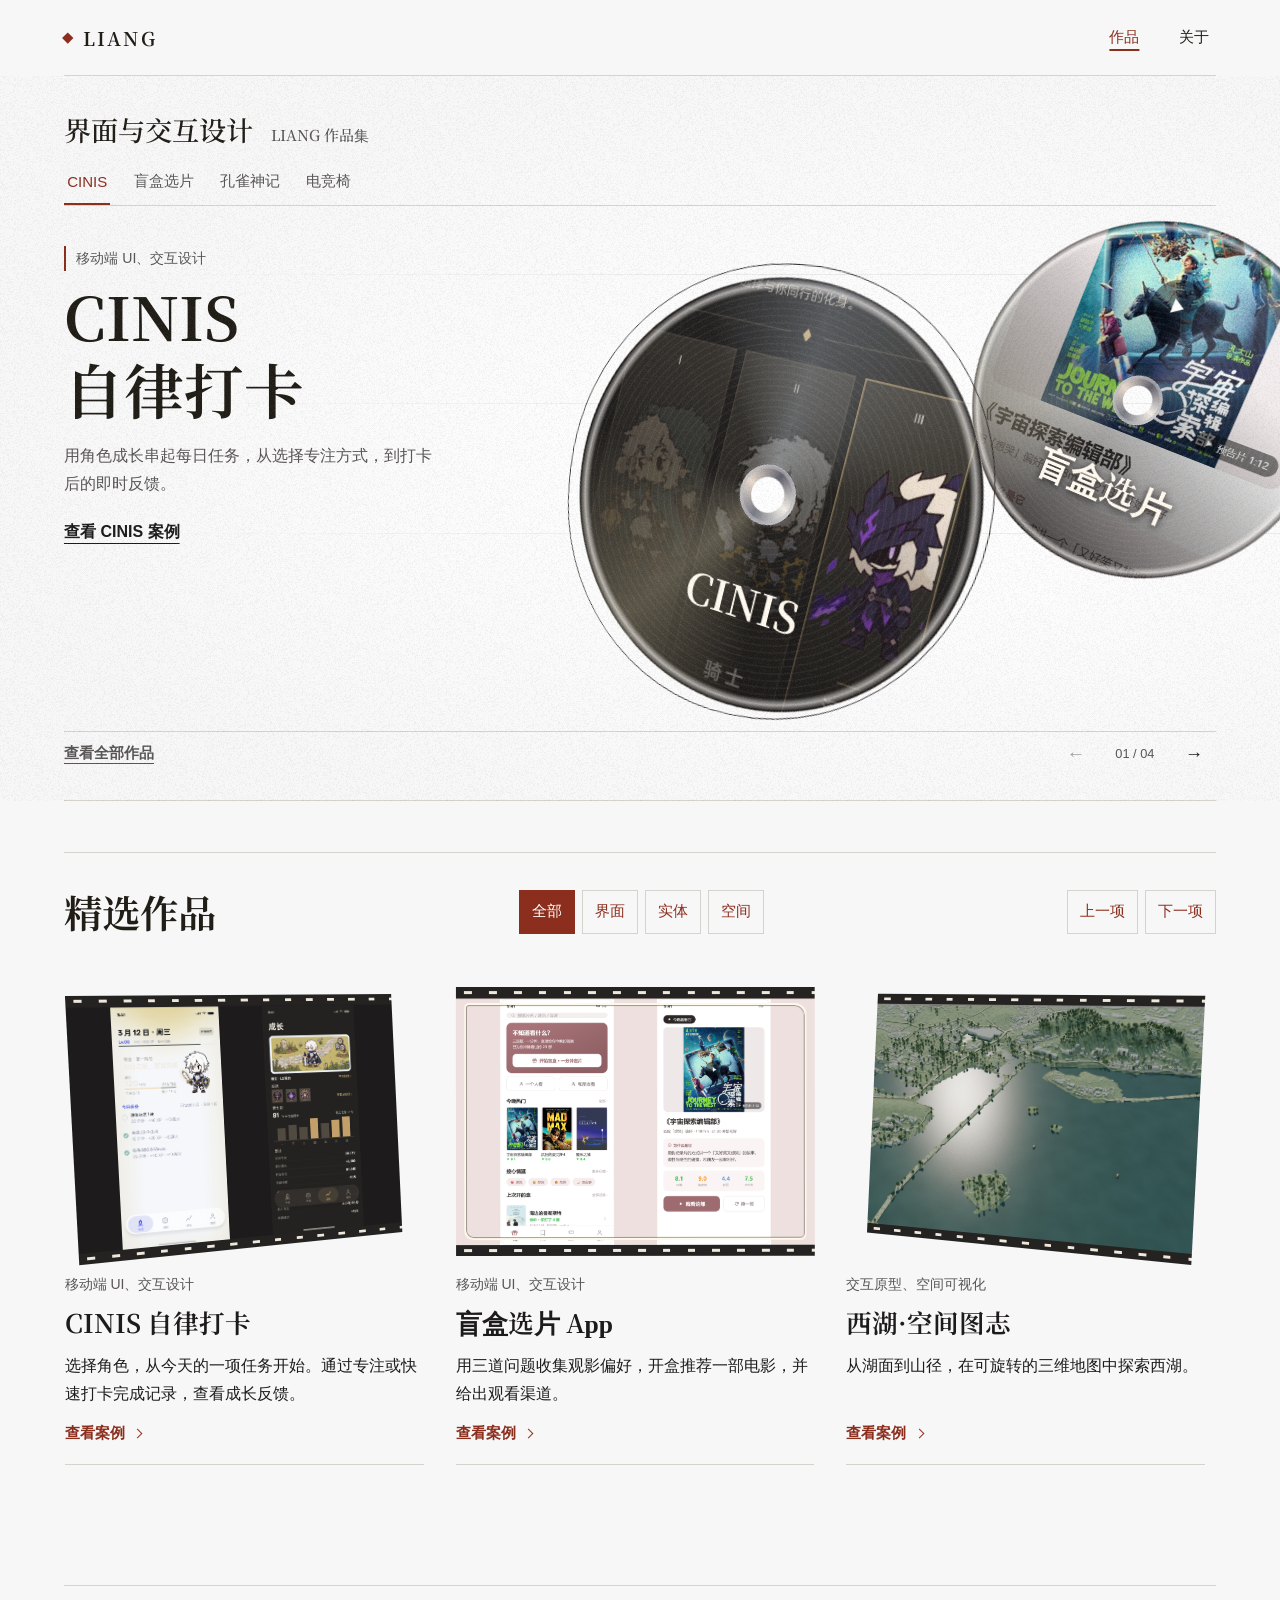
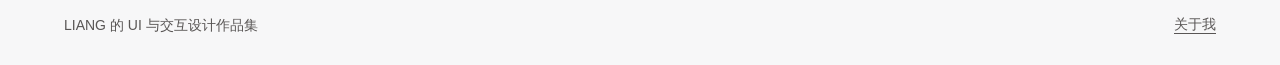
==== commit 58762ab9: "Animate held portfolio discs with responsive optics and film dust" ====
--- a/index.html
+++ b/index.html
@@ -8,7 +8,7 @@
   <title>LIANG 的 UI 与交互设计作品集</title>
   <link rel="stylesheet" href="style.css">
   <script src="cover-transitions.js"></script>
-  <script defer src="reel.js"></script>
+  <script type="module" src="reel.js"></script>
   <script defer src="interactions.js"></script>
 </head>
 <body class="portfolio-home">
--- a/style.css
+++ b/style.css
@@ -377,6 +377,16 @@
   isolation: isolate;
   touch-action: pan-y pinch-zoom;
   user-select: none;
+  -webkit-touch-callout: none;
+}
+
+.reel-particles {
+  position: absolute;
+  z-index: 70;
+  inset: 0;
+  width: 100%;
+  height: 100%;
+  pointer-events: none;
 }
 
 .showcase-art::before {
@@ -400,10 +410,8 @@
   border-radius: 50%;
   color: #fff9ef;
   cursor: pointer;
-  opacity: var(--reel-opacity, 1);
   transform-style: preserve-3d;
-  transform: translate(-50%, -50%) translate(var(--reel-x, 0px), var(--reel-y, 0px))
-    rotateY(var(--reel-yaw, -22deg)) rotateZ(var(--reel-roll, 15deg)) scale(var(--reel-size, 1));
+  transform: translate(-50%, -50%) rotateY(-22deg) rotateZ(15deg);
 }
 
 .showcase-art:not([data-enhanced]) .showcase-disc { visibility: hidden; }
@@ -1332,7 +1340,8 @@
 
   .showcase-copy h2 > span { overflow: hidden; padding-block: .045em .1em; }
 
-  .showcase-art[data-scrubbing], .showcase-art[data-scrubbing] .showcase-disc { cursor: grabbing; }
+  .showcase-art:is([data-holding], [data-scrubbing]),
+  .showcase-art:is([data-holding], [data-scrubbing]) .showcase-disc { cursor: grabbing; }
   .showcase-disc::after { transition: --disc-outline 540ms var(--ease-out); }
   .showcase-art[data-moving] .showcase-disc::after { transition-duration: 120ms; }
 
